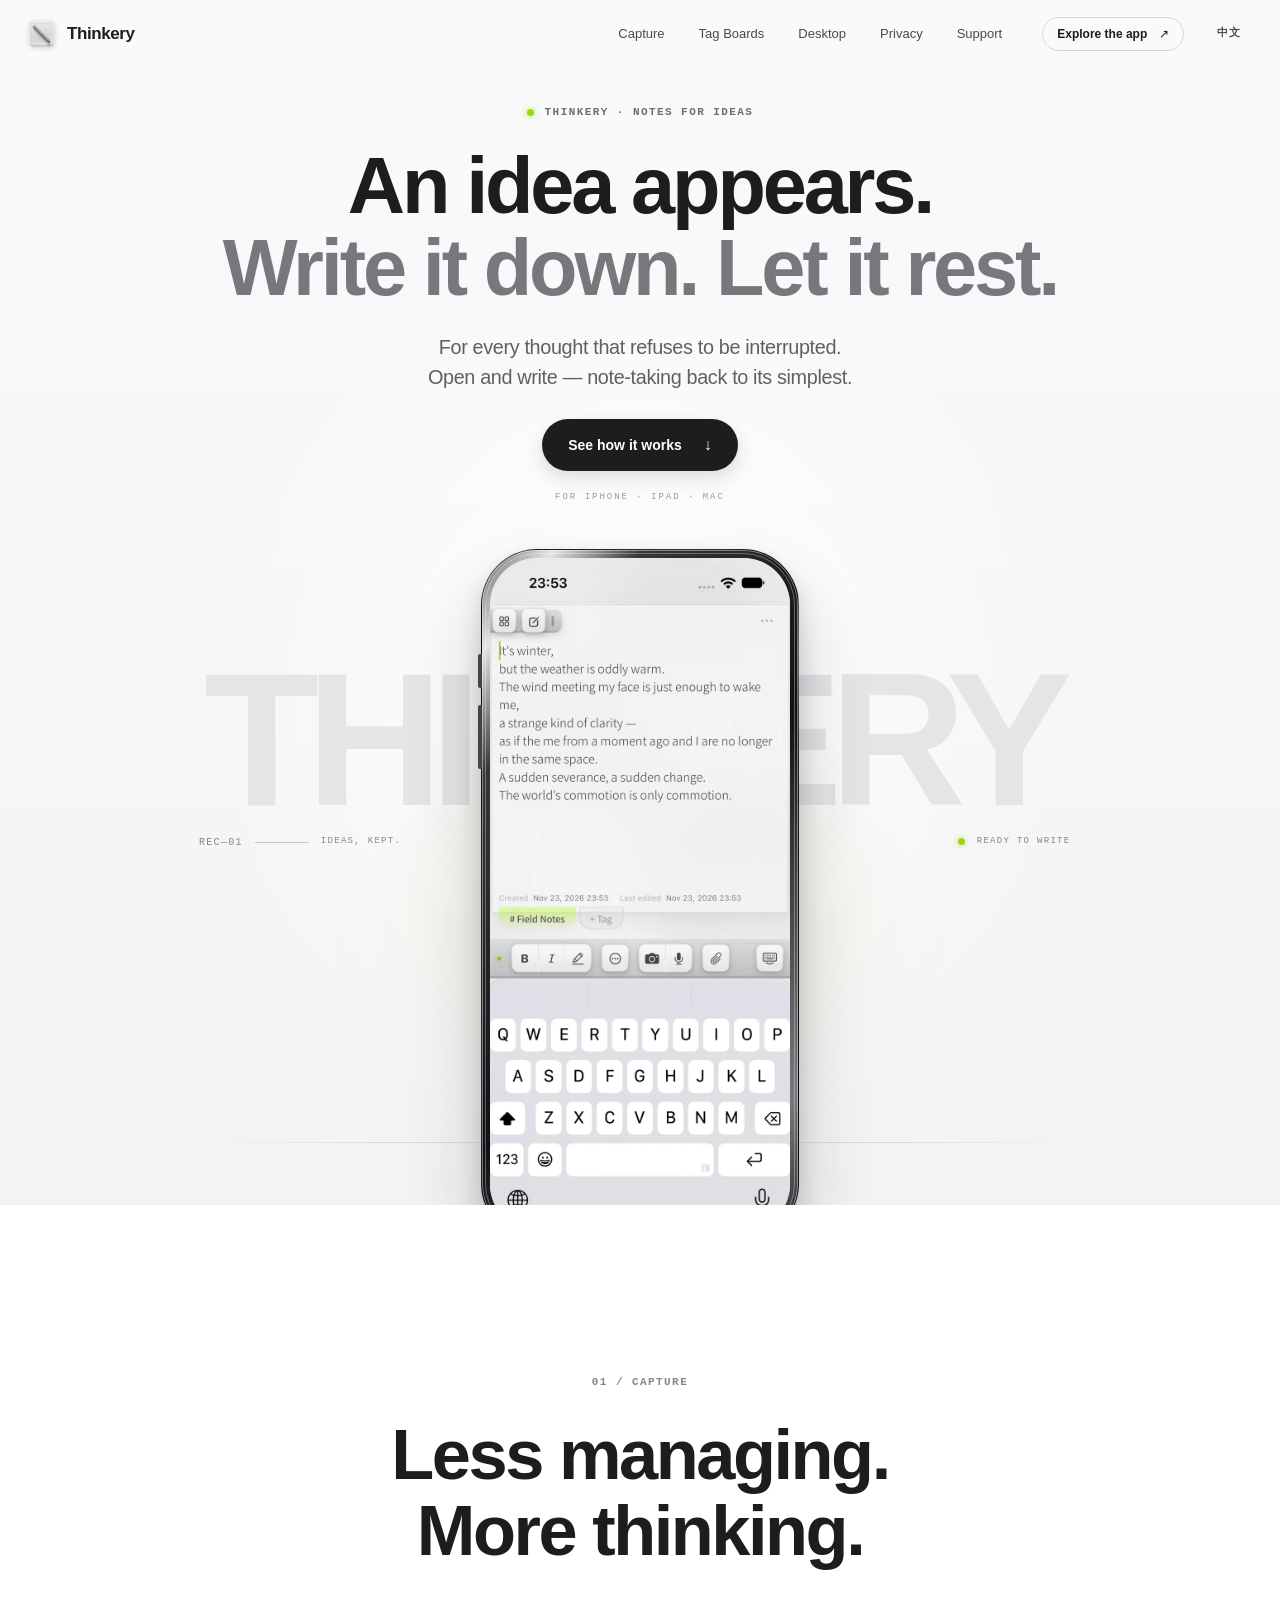
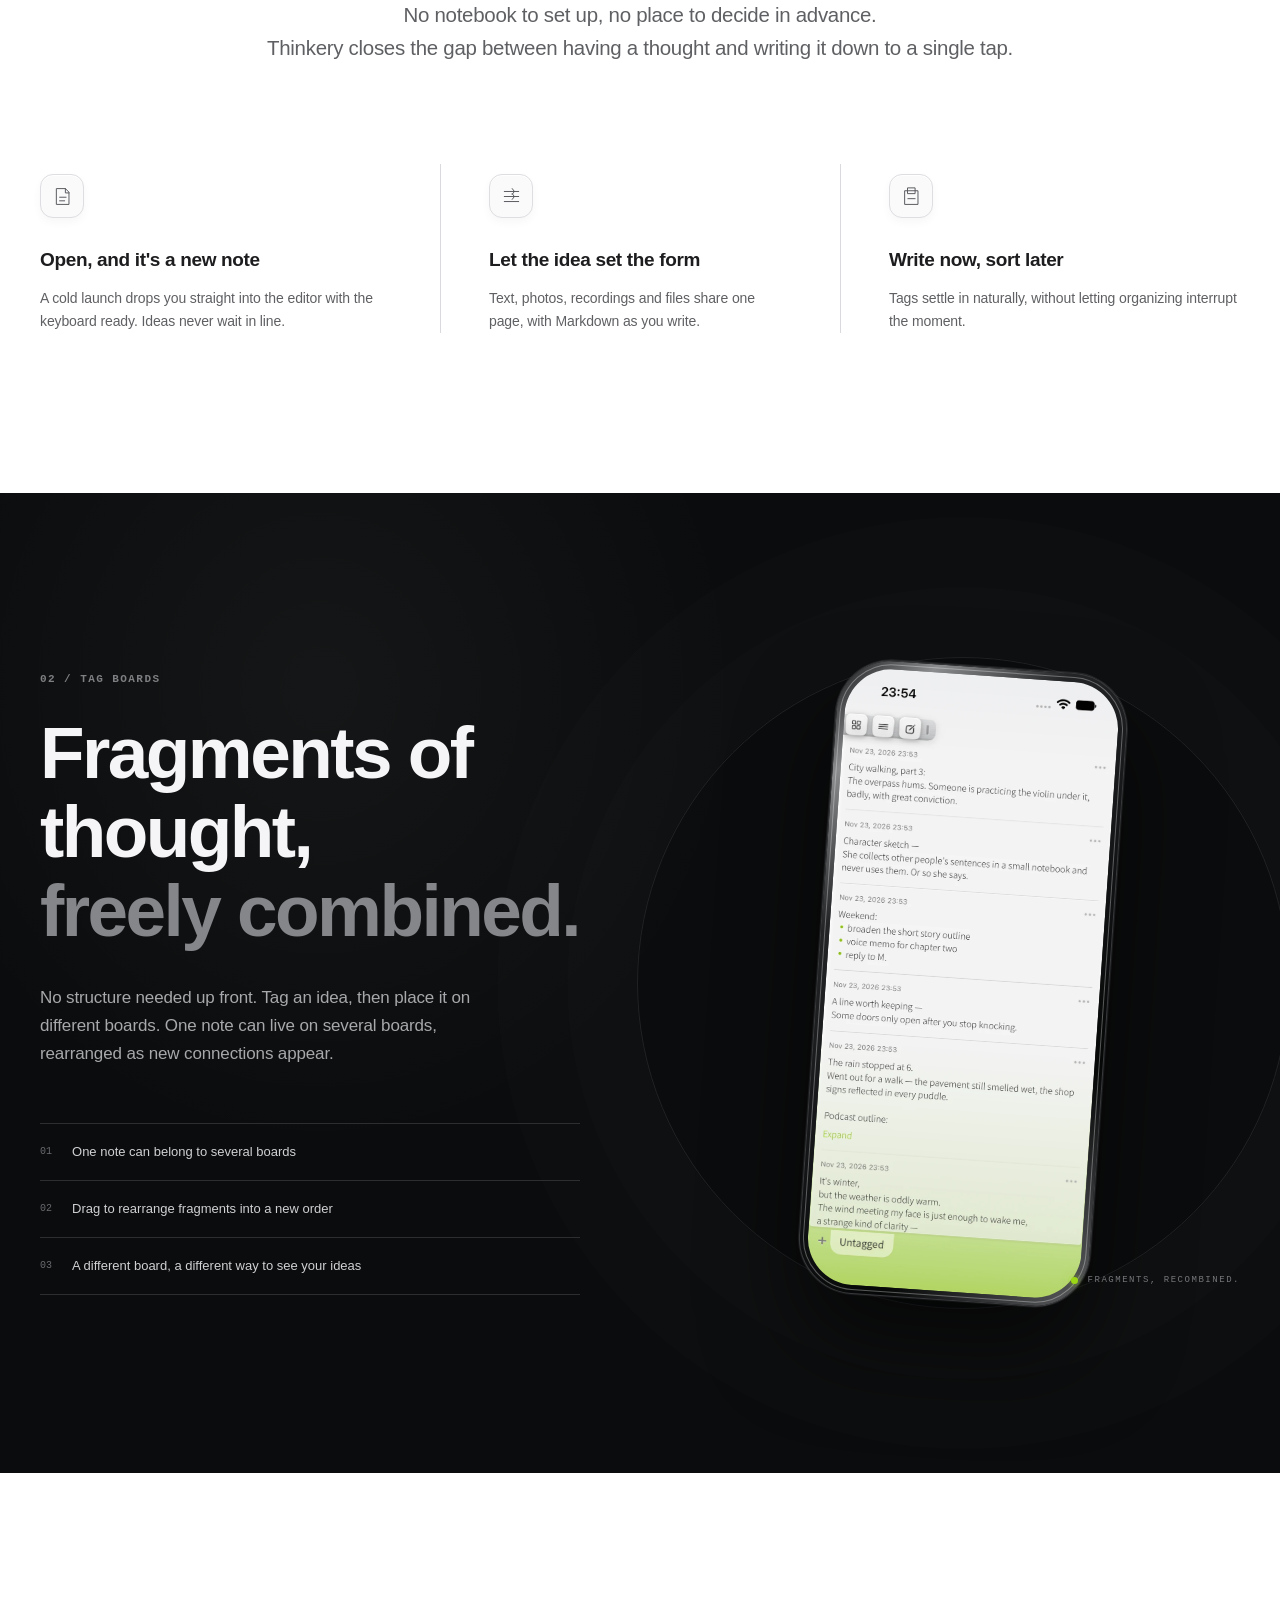
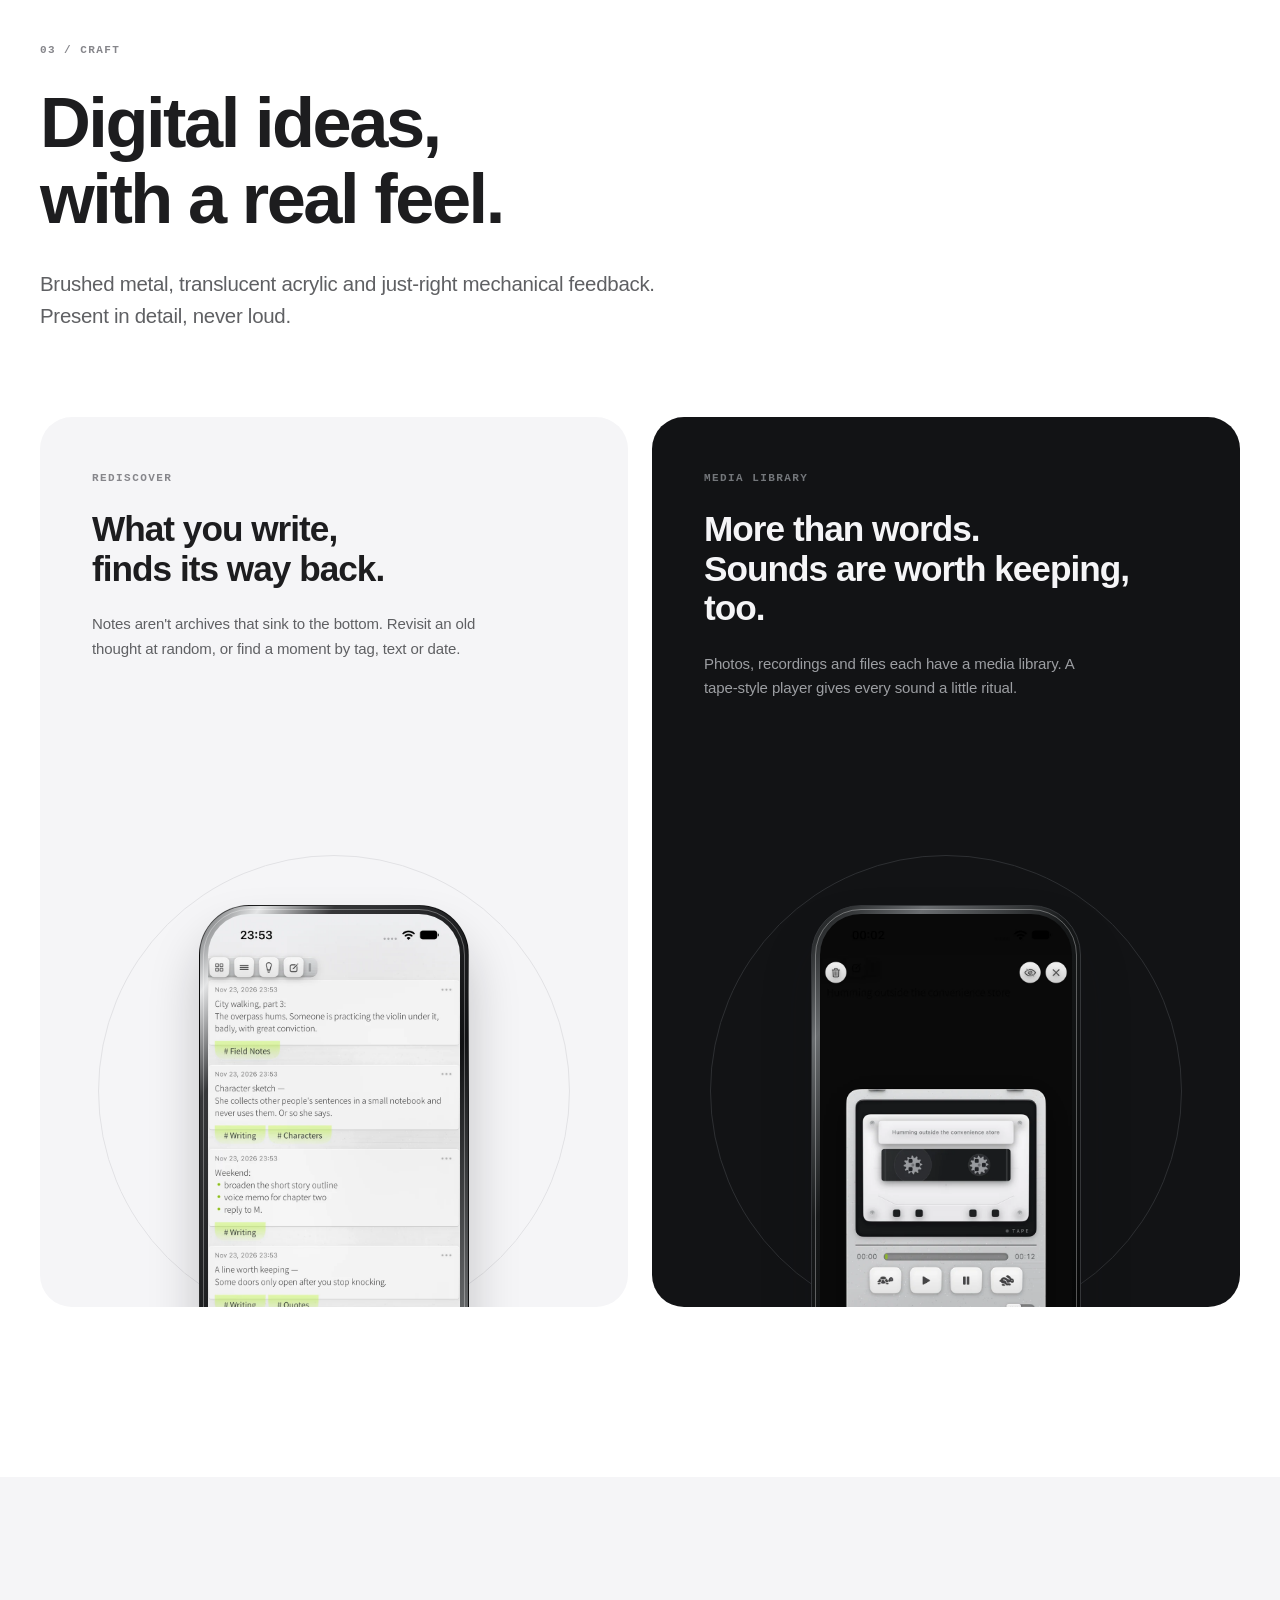
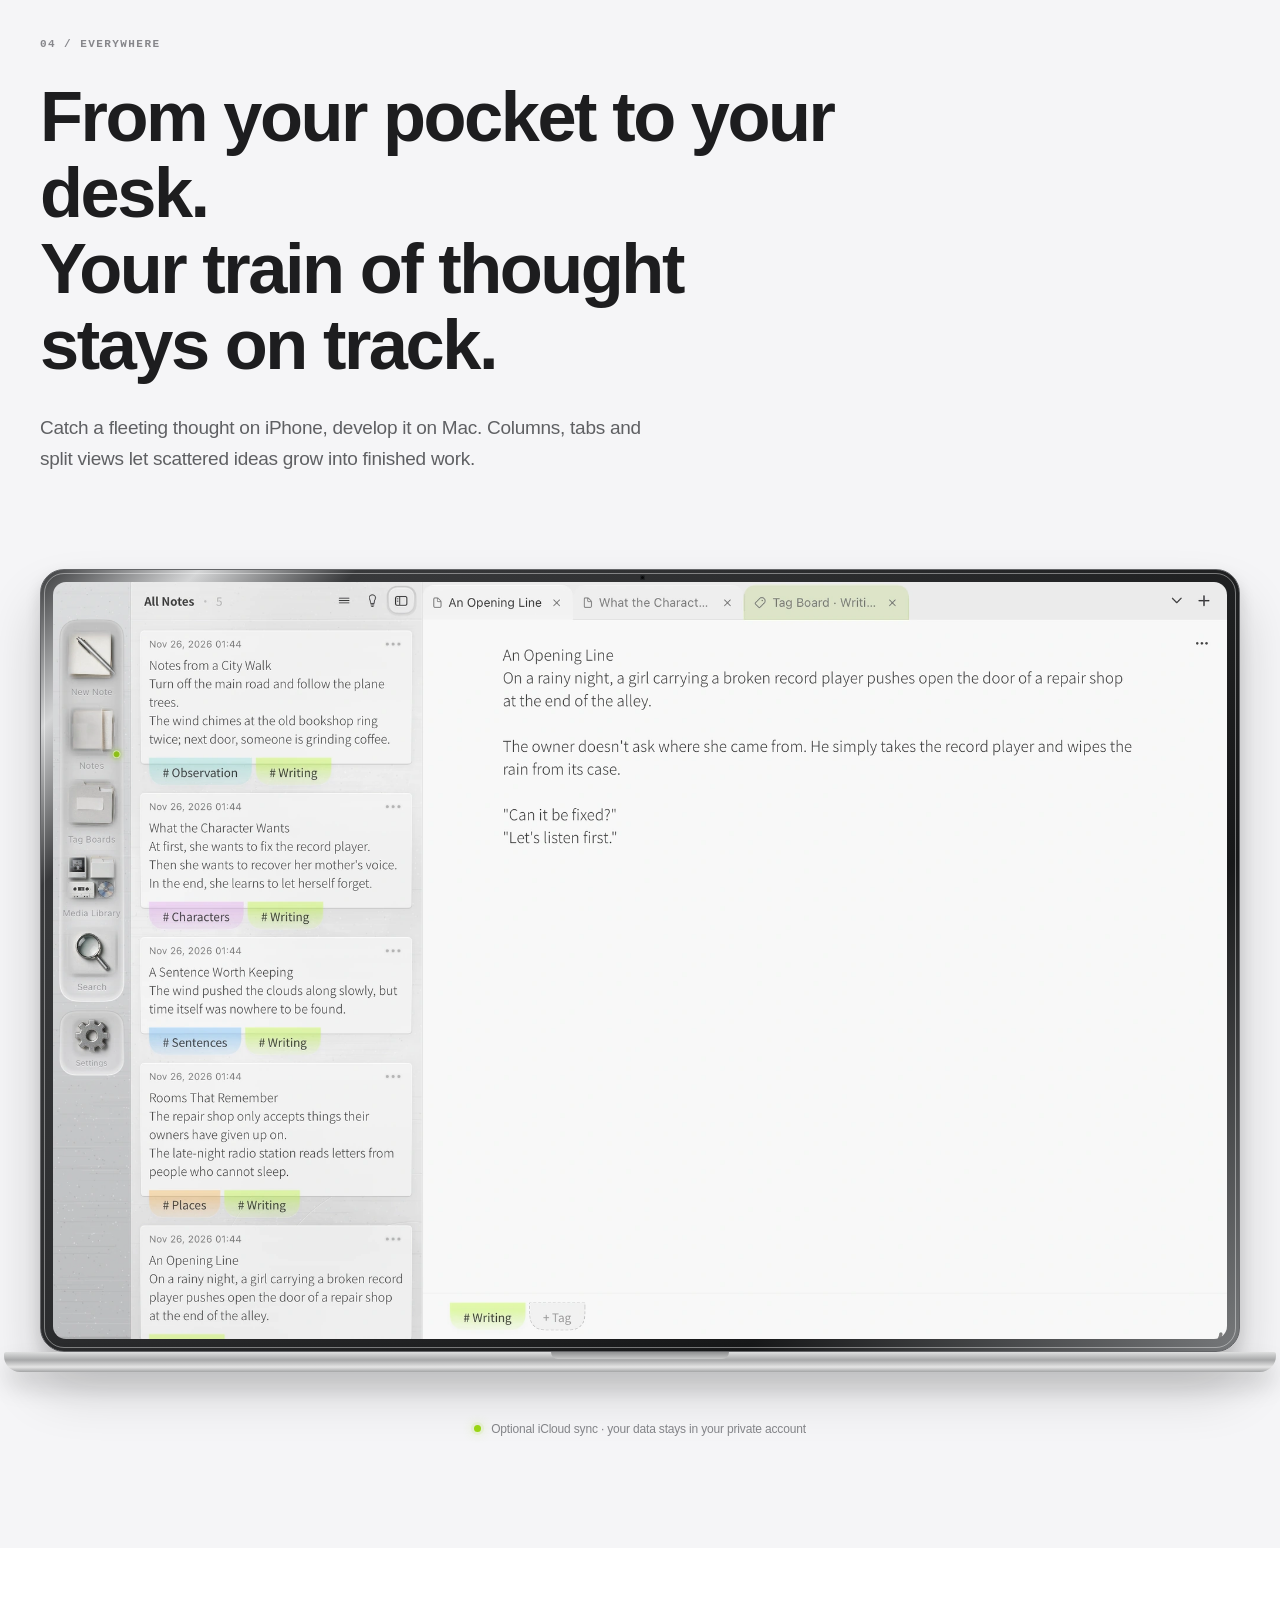
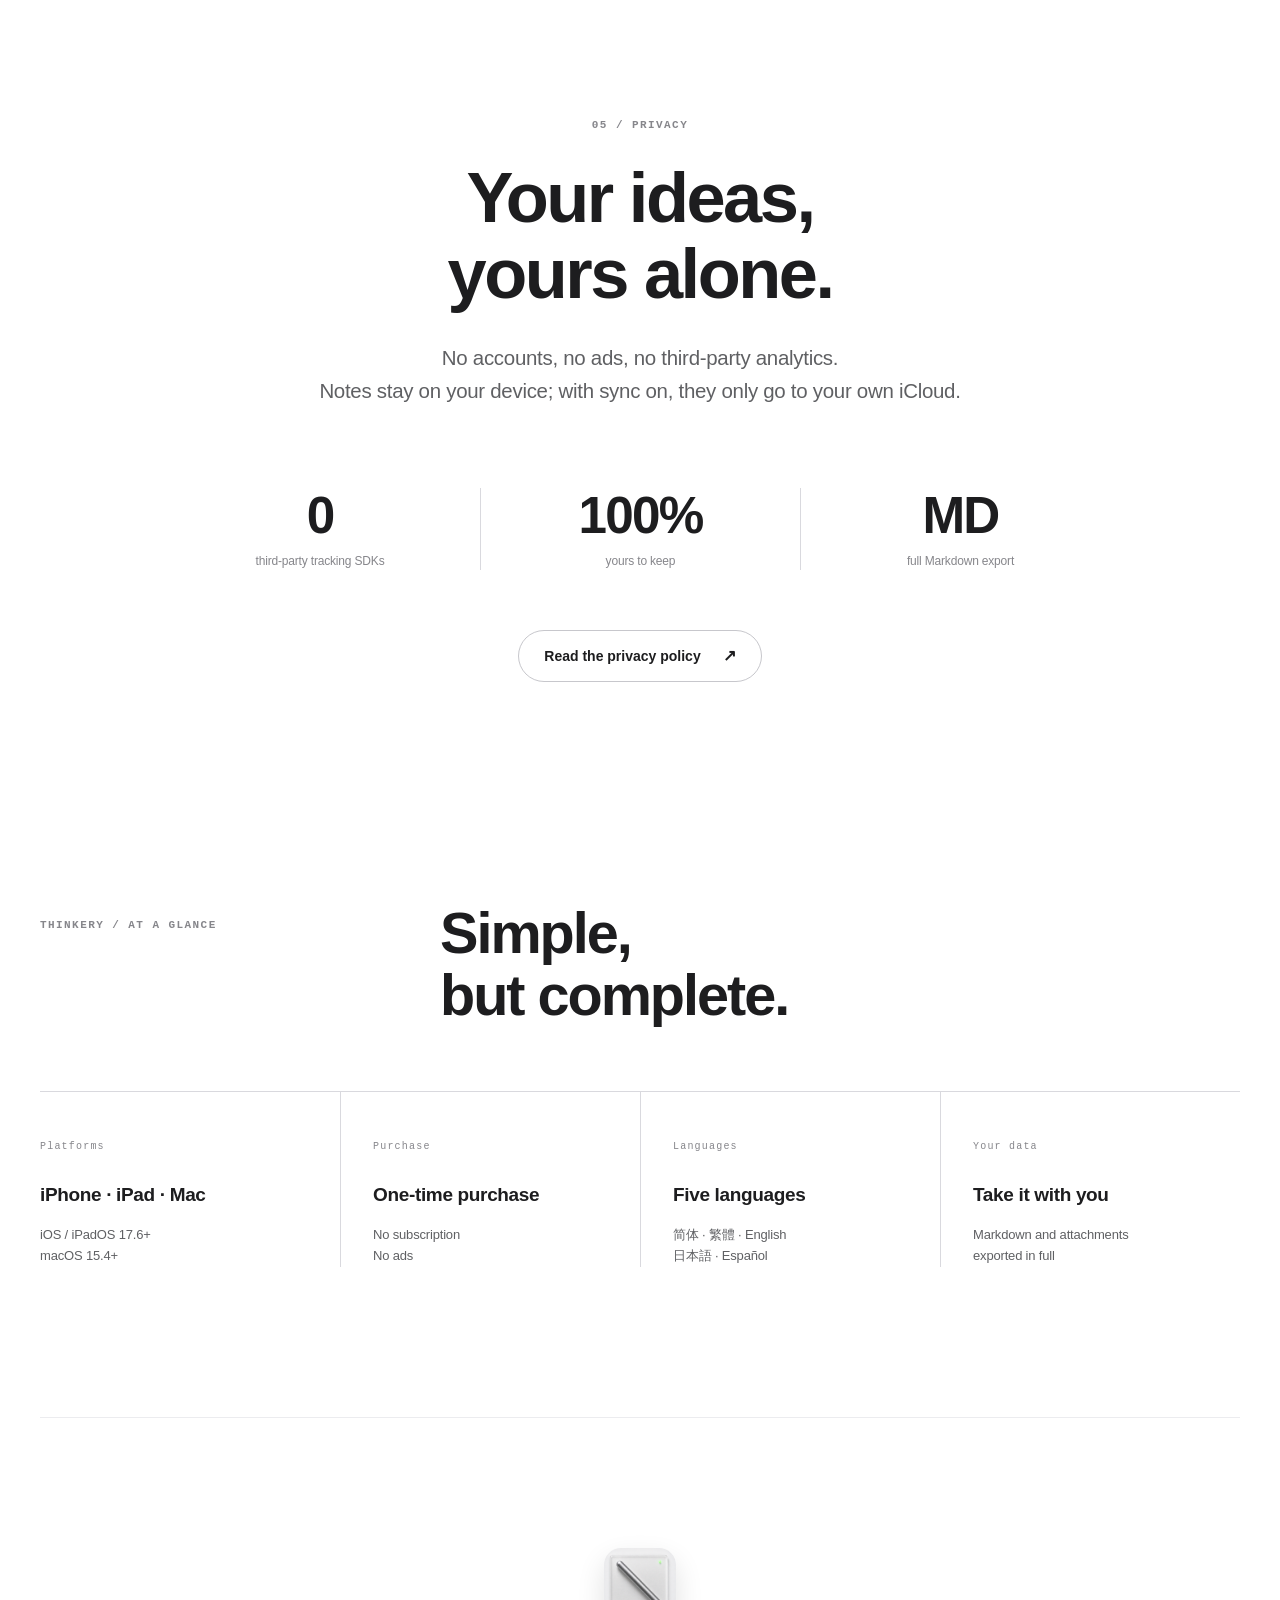
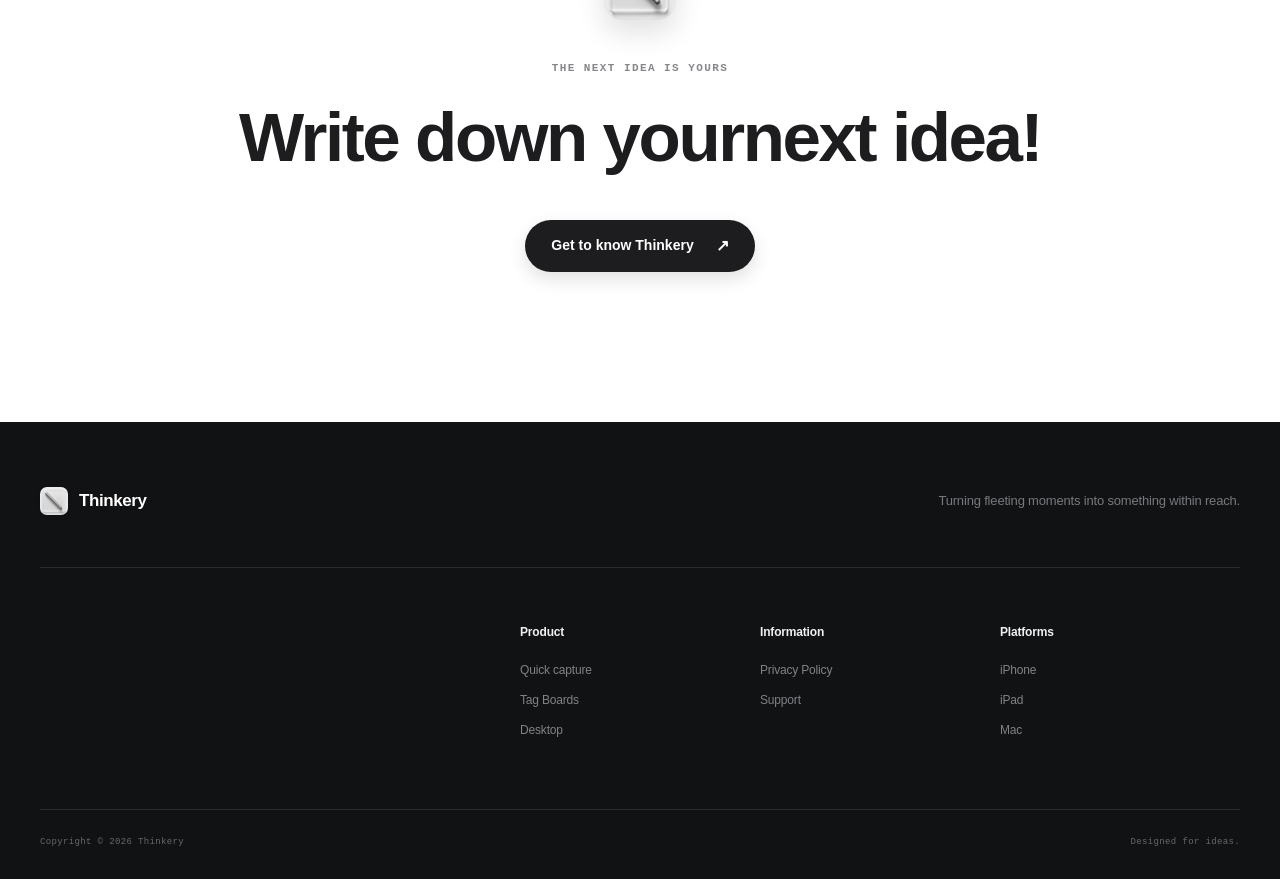
==== index.html @ 0fe6b20a "Publish Thinkery website release" ====
<!DOCTYPE html>
<html lang="en">
<head>
  <meta charset="utf-8">
  <script>
    /* Pre-paint default: English, unless ?lang=zh or a saved Chinese choice. */
    (function () {
      var d = document.documentElement, q = null, s = null;
      try { q = new URLSearchParams(location.search).get("lang"); } catch (e) {}
      try { s = localStorage.getItem("thinkery-site-lang"); } catch (e) {}
      var lang = (q === "zh" || q === "en") ? q : (s === "zh" || s === "en" ? s : "en");
      d.lang = lang === "zh" ? "zh-Hans" : "en";
      d.classList.add("js");
      if (lang === "zh") {
        d.classList.add("lang-pending");
        setTimeout(function () { d.classList.remove("lang-pending"); }, 1200);
      }
    })();
  </script>
  <meta name="viewport" content="width=device-width, initial-scale=1">
  <meta name="theme-color" content="#f5f5f7">
  <title data-i18n="Thinkery 灵感工坊 — 灵感一闪，落笔安放|Thinkery — An idea, quietly kept">Thinkery — An idea, quietly kept</title>
  <meta name="description" data-i18n-meta="Thinkery 是一款为灵感而生的笔记 App。打开即写、轻松整理、随时回顾，在 iPhone、iPad 与 Mac 上，让每个想法都有自己的位置。|Thinkery is a notes app made for ideas. Open and write, organize without effort, revisit any time — on iPhone, iPad and Mac, every thought has its place." content="Thinkery is a notes app made for ideas. Open and write, organize without effort, revisit any time — on iPhone, iPad and Mac, every thought has its place.">
  <link rel="stylesheet" href="style.css">
  <link rel="icon" type="image/png" href="assets/app-icon.png">
  <script src="script.js" defer></script>
</head>
<body class="home-page">
  <a class="skip-link" href="#main" data-i18n="跳到主要内容|Skip to content">Skip to content</a>

  <header class="site-header" data-header>
    <div class="nav-shell">
      <a class="site-brand" href="index.html" data-i18n-aria="Thinkery 首页|Thinkery home" aria-label="Thinkery home">
        <img src="assets/app-icon.png" alt="" width="28" height="28">
        <span>Thinkery</span>
      </a>
      <nav class="site-nav" data-nav data-i18n-aria="主要导航|Main navigation" aria-label="Main navigation">
        <a href="#capture" data-i18n="记录|Capture">Capture</a>
        <a href="#tags" data-i18n="标签板|Tag Boards">Tag Boards</a>
        <a href="#desktop" data-i18n="桌面端|Desktop">Desktop</a>
        <a href="#privacy" data-i18n="隐私|Privacy">Privacy</a>
        <a href="support.html" data-i18n="支持|Support">Support</a>
      </nav>
      <a class="nav-action" href="#details"><span data-i18n="了解产品|Explore the app">Explore the app</span> <span aria-hidden="true">↗</span></a>
      <button class="lang-switch" type="button" data-lang-switch data-i18n="EN|中文" data-i18n-aria="切换到英文|Switch to Chinese" aria-label="Switch to Chinese">中文</button>
      <button class="menu-toggle" type="button" data-i18n-aria="打开导航|Open menu" aria-label="Open menu" aria-expanded="false" data-menu-toggle>
        <span></span><span></span>
      </button>
    </div>
  </header>

  <main id="main">
    <section class="hero" aria-labelledby="hero-title">
      <div class="hero-copy">
        <p class="product-kicker"><span class="status-light"></span> <span data-i18n="THINKERY · 灵感工坊|THINKERY · NOTES FOR IDEAS">THINKERY · NOTES FOR IDEAS</span></p>
        <h1 id="hero-title"><span data-i18n="灵感一闪。|An idea appears.">An idea appears.</span><br><span class="soft"><span data-i18n="落笔，|Write it down.">Write it down.</span><span class="hero-rest" data-i18n="安放。|Let it rest.">Let it rest.</span></span></h1>
        <p class="hero-lead"><span data-i18n="为每一个不想被打断的思路而生。|For every thought that refuses to be interrupted.">For every thought that refuses to be interrupted.</span><br><span data-i18n="打开即写，让记录回到最简单的一步。|Open and write — note-taking back to its simplest.">Open and write — note-taking back to its simplest.</span></p>
        <div class="hero-actions">
          <a class="button button-dark" href="#capture"><span data-i18n="看看它如何工作|See how it works">See how it works</span> <span aria-hidden="true">↓</span></a>
        </div>
        <p class="platform-note">FOR IPHONE · IPAD · MAC</p>
      </div>

      <div class="hero-stage" data-i18n-aria="Thinkery iPhone 产品界面|Thinkery on iPhone" aria-label="Thinkery on iPhone">
        <div class="hero-wordmark" aria-hidden="true">THINKERY</div>
        <div class="stage-glow" aria-hidden="true"></div>
        <div class="instrument-note instrument-note-left" aria-hidden="true">
          <span>REC—01</span><i></i><small>IDEAS, KEPT.</small>
        </div>
        <div class="instrument-note instrument-note-right" aria-hidden="true">
          <span class="status-light"></span><small>READY TO WRITE</small>
        </div>
        <div class="phone phone-hero" data-tilt>
          <span class="phone-button phone-button-action" aria-hidden="true"></span>
          <span class="phone-button phone-button-volume" aria-hidden="true"></span>
          <div class="phone-screen">
            <img data-i18n-src="assets/screen-editor.webp|assets/screen-editor-en.webp" src="assets/screen-editor-en.webp" data-i18n-alt="Thinkery 打开即进入编辑状态，文字、标签与格式工具都在同一篇笔记中|Thinkery opens straight into the editor — text, tags and formatting tools in one note" alt="Thinkery opens straight into the editor — text, tags and formatting tools in one note" width="750" height="1630" fetchpriority="high">
          </div>
        </div>
        <div class="stage-baseline" aria-hidden="true"><span></span><i></i><span></span></div>
      </div>
    </section>

    <section class="manifesto section-shell" id="capture" data-reveal>
      <p class="section-index">01 / CAPTURE</p>
      <h2><span data-i18n="少一点管理。|Less managing.">Less managing.</span><br><span data-i18n="多一点想法。|More thinking.">More thinking.</span></h2>
      <p class="section-lead"><span data-i18n="不必先建笔记本，也不必先想好放在哪里。|No notebook to set up, no place to decide in advance.">No notebook to set up, no place to decide in advance.</span><br><span data-i18n="Thinkery 把「想到」与「记下」之间，压缩成一次打开。|Thinkery closes the gap between having a thought and writing it down to a single tap.">Thinkery closes the gap between having a thought and writing it down to a single tap.</span></p>
      <div class="principles">
        <article>
          <span class="principle-icon" aria-hidden="true">
            <svg viewBox="0 0 32 32"><path d="M8 5h12l5 5v17H8z"/><path d="M20 5v6h5M12 17h9M12 22h7"/></svg>
          </span>
          <h3 data-i18n="打开，就是新的一篇|Open, and it's a new note">Open, and it's a new note</h3>
          <p data-i18n="冷启动直接进入编辑，键盘同时就绪。灵感不用排队。|A cold launch drops you straight into the editor with the keyboard ready. Ideas never wait in line.">A cold launch drops you straight into the editor with the keyboard ready. Ideas never wait in line.</p>
        </article>
        <article>
          <span class="principle-icon" aria-hidden="true">
            <svg viewBox="0 0 32 32"><path d="M6 9h20M6 16h20M6 23h20"/><path d="m17 5 3 4-3 4M17 12l3 4-3 4"/></svg>
          </span>
          <h3 data-i18n="形式，跟着想法走|Let the idea set the form">Let the idea set the form</h3>
          <p data-i18n="文字、图片、录音与文件共处一页，Markdown 边写边显。|Text, photos, recordings and files share one page, with Markdown as you write.">Text, photos, recordings and files share one page, with Markdown as you write.</p>
        </article>
        <article>
          <span class="principle-icon" aria-hidden="true">
            <svg viewBox="0 0 32 32"><path d="M7 8h18v19H7z"/><path d="M11 4h10v8H11zM11 19h10"/></svg>
          </span>
          <h3 data-i18n="现在写下，以后再整理|Write now, sort later">Write now, sort later</h3>
          <p data-i18n="标签自然沉淀，不让分类打断此刻的思路。|Tags settle in naturally, without letting organizing interrupt the moment.">Tags settle in naturally, without letting organizing interrupt the moment.</p>
        </article>
      </div>
    </section>

    <section class="rediscover" id="tags">
      <div class="rediscover-inner section-shell">
        <div class="rediscover-copy" data-reveal>
          <p class="section-index section-index-dark">02 / TAG BOARDS</p>
          <h2><span data-i18n="零碎的想法，|Fragments of thought,">Fragments of thought,</span><br><span class="soft" data-i18n="自由组合。|freely combined.">freely combined.</span></h2>
          <p data-i18n="不必一开始就想好结构。给灵感贴上标签，再把它放进不同的标签板；同一篇笔记可以出现在多个板里，随新的思路重新排列、组合。|No structure needed up front. Tag an idea, then place it on different boards. One note can live on several boards, rearranged as new connections appear.">No structure needed up front. Tag an idea, then place it on different boards. One note can live on several boards, rearranged as new connections appear.</p>
          <ul class="feature-list feature-list-dark">
            <li><span class="num">01</span><span data-i18n="一篇笔记，可以同时属于多个标签板|One note can belong to several boards">One note can belong to several boards</span></li>
            <li><span class="num">02</span><span data-i18n="拖动整理，把零散片段排成新的顺序|Drag to rearrange fragments into a new order">Drag to rearrange fragments into a new order</span></li>
            <li><span class="num">03</span><span data-i18n="换个标签板，就换一种看待想法的方式|A different board, a different way to see your ideas">A different board, a different way to see your ideas</span></li>
          </ul>
        </div>
        <div class="rediscover-device" data-reveal>
          <div class="orbit-copy" aria-hidden="true">TAG · CONNECT · RECOMBINE · TAG · CONNECT · RECOMBINE ·</div>
          <div class="phone phone-dark">
            <div class="phone-screen">
              <img data-i18n-src="assets/screen-tags.webp|assets/screen-tags-en.webp" src="assets/screen-tags-en.webp" data-i18n-alt="Thinkery 标签板将同一组零碎笔记按不同主题自由组织|Thinkery tag boards freely organize the same fragments under different themes" alt="Thinkery tag boards freely organize the same fragments under different themes" width="750" height="1631" loading="lazy">
            </div>
          </div>
          <div class="device-caption" aria-hidden="true"><span class="status-light"></span> FRAGMENTS, RECOMBINED.</div>
        </div>
      </div>
    </section>

    <section class="craft section-shell" id="design">
      <div class="section-heading" data-reveal>
        <p class="section-index">03 / CRAFT</p>
        <h2><span data-i18n="数字灵感，|Digital ideas,">Digital ideas,</span><br><span data-i18n="也有真实的触感。|with a real feel.">with a real feel.</span></h2>
        <p class="section-lead"><span data-i18n="拉丝金属、半透明亚克力与恰到好处的机械反馈。|Brushed metal, translucent acrylic and just-right mechanical feedback.">Brushed metal, translucent acrylic and just-right mechanical feedback.</span><br><span data-i18n="细节存在，却不喧哗。|Present in detail, never loud.">Present in detail, never loud.</span></p>
      </div>

      <div class="craft-grid">
        <article class="craft-card craft-card-tags" data-reveal>
          <div class="craft-card-copy">
            <p class="micro-label">REDISCOVER</p>
            <h3><span data-i18n="写下的，|What you write,">What you write,</span><br><span data-i18n="还会再次找到你。|finds its way back.">finds its way back.</span></h3>
            <p data-i18n="笔记不是写完就沉底的档案。随机回顾一条旧灵感，也可以按标签、文字和日期，回到某一个时刻。|Notes aren't archives that sink to the bottom. Revisit an old thought at random, or find a moment by tag, text or date.">Notes aren't archives that sink to the bottom. Revisit an old thought at random, or find a moment by tag, text or date.</p>
          </div>
          <div class="card-phone-wrap">
            <div class="phone phone-small">
              <div class="phone-screen"><img data-i18n-src="assets/screen-notes.webp|assets/screen-notes-en.webp" src="assets/screen-notes-en.webp" data-i18n-alt="Thinkery 笔记浏览与回顾界面，生活记录、创作提纲与短句按标签清晰排列|Thinkery notes browsing — daily records, outlines and short lines organized by tag" alt="Thinkery notes browsing — daily records, outlines and short lines organized by tag" width="750" height="1631" loading="lazy"></div>
            </div>
          </div>
        </article>

        <article class="craft-card craft-card-media" data-reveal>
          <div class="craft-card-copy">
            <p class="micro-label">MEDIA LIBRARY</p>
            <h3><span data-i18n="不止文字。|More than words.">More than words.</span><br><span data-i18n="声音也值得珍藏。|Sounds are worth keeping, too.">Sounds are worth keeping, too.</span></h3>
            <p data-i18n="图片、录音与文件都有自己的媒体库。磁带式播放器，让每段声音都带一点仪式感。|Photos, recordings and files each have a media library. A tape-style player gives every sound a little ritual.">Photos, recordings and files each have a media library. A tape-style player gives every sound a little ritual.</p>
          </div>
          <div class="card-phone-wrap card-phone-wrap-media">
            <div class="phone phone-small phone-small-dark">
              <div class="phone-screen"><img data-i18n-src="assets/screen-cassette.webp|assets/screen-cassette-en.webp" src="assets/screen-cassette-en.webp" data-i18n-alt="Thinkery 以复古磁带机播放笔记中的录音|Thinkery plays a note's recording on a retro cassette deck" alt="Thinkery plays a note's recording on a retro cassette deck" width="750" height="1626" loading="lazy"></div>
            </div>
          </div>
        </article>
      </div>
    </section>

    <section class="desktop-feature" id="desktop" aria-labelledby="desktop-title">
      <div class="section-shell">
        <div class="desktop-heading" data-reveal>
          <p class="section-index">04 / EVERYWHERE</p>
          <h2 id="desktop-title"><span data-i18n="从口袋，到桌面。|From your pocket to your desk.">From your pocket to your desk.</span><br><span data-i18n="思路不必换轨。|Your train of thought stays on track.">Your train of thought stays on track.</span></h2>
          <p data-i18n="在 iPhone 上接住一闪而过，在 Mac 上继续展开。多栏、多标签与分屏，让零散想法慢慢长成完整作品。|Catch a fleeting thought on iPhone, develop it on Mac. Columns, tabs and split views let scattered ideas grow into finished work.">Catch a fleeting thought on iPhone, develop it on Mac. Columns, tabs and split views let scattered ideas grow into finished work.</p>
        </div>

        <div class="mac-scene" data-reveal data-i18n-aria="Thinkery Mac 桌面版样机|Thinkery desktop on Mac" aria-label="Thinkery desktop on Mac">
          <div class="macbook">
            <div class="macbook-lid">
              <div class="mac-camera" aria-hidden="true"></div>
              <div class="desktop-ui">
                <img class="desktop-screenshot" data-i18n-src="assets/screen-desktop.webp|assets/screen-desktop-en.webp" src="assets/screen-desktop-en.webp" data-i18n-alt="最新 Thinkery 桌面版，以笔记列表与多标签编辑区同时展开示例笔记|The latest Thinkery desktop, with a note list and a multi-tab editor side by side" alt="The latest Thinkery desktop, with a note list and a multi-tab editor side by side" width="2000" height="1289" loading="lazy">
              </div>
            </div>
            <div class="macbook-base" aria-hidden="true"><span></span></div>
          </div>
          <p class="sync-caption"><span class="status-light"></span> <span data-i18n="可选的 iCloud 同步 · 数据保存在你的私人账户中|Optional iCloud sync · your data stays in your private account">Optional iCloud sync · your data stays in your private account</span></p>
        </div>
      </div>
    </section>

    <section class="privacy-feature" id="privacy">
      <div class="privacy-inner section-shell" data-reveal>
        <p class="section-index">05 / PRIVACY</p>
        <h2><span data-i18n="你的灵感，|Your ideas,">Your ideas,</span><br><span data-i18n="只属于你。|yours alone.">yours alone.</span></h2>
        <p class="section-lead"><span data-i18n="没有账号，没有广告，没有第三方统计。|No accounts, no ads, no third-party analytics.">No accounts, no ads, no third-party analytics.</span><br><span data-i18n="笔记默认留在本机；开启同步后，也只进入你自己的 iCloud。|Notes stay on your device; with sync on, they only go to your own iCloud.">Notes stay on your device; with sync on, they only go to your own iCloud.</span></p>
        <div class="privacy-points">
          <div><strong>0</strong><span data-i18n="第三方追踪 SDK|third-party tracking SDKs">third-party tracking SDKs</span></div>
          <div><strong>100%</strong><span data-i18n="内容归你所有|yours to keep">yours to keep</span></div>
          <div><strong>MD</strong><span data-i18n="完整 Markdown 导出|full Markdown export">full Markdown export</span></div>
        </div>
        <a class="button button-outline" href="privacy.html"><span data-i18n="阅读隐私政策|Read the privacy policy">Read the privacy policy</span> <span aria-hidden="true">↗</span></a>
      </div>
    </section>

    <section class="product-details section-shell" id="details">
      <div class="details-heading" data-reveal>
        <p class="section-index">THINKERY / AT A GLANCE</p>
        <h2><span data-i18n="简单，|Simple,">Simple,</span><br><span data-i18n="但足够完整。|but complete.">but complete.</span></h2>
      </div>
      <div class="details-grid" data-reveal>
        <article><span data-i18n="平台|Platforms">Platforms</span><h3>iPhone · iPad · Mac</h3><p>iOS / iPadOS 17.6+<br>macOS 15.4+</p></article>
        <article><span data-i18n="购买|Purchase">Purchase</span><h3 data-i18n="一次买断|One-time purchase">One-time purchase</h3><p data-i18n="无订阅|No subscription">No subscription</p><p data-i18n="无广告|No ads">No ads</p></article>
        <article><span data-i18n="语言|Languages">Languages</span><h3 data-i18n="五种语言|Five languages">Five languages</h3><p>简体 · 繁體 · English<br>日本語 · Español</p></article>
        <article><span data-i18n="数据|Your data">Your data</span><h3 data-i18n="自由带走|Take it with you">Take it with you</h3><p data-i18n="Markdown 与附件|Markdown and attachments">Markdown and attachments</p><p data-i18n="完整导出|exported in full">exported in full</p></article>
      </div>
    </section>

    <section class="closing section-shell" data-reveal>
      <div class="closing-mark"><img src="assets/app-icon.png" alt="" width="72" height="72" loading="lazy"></div>
      <p class="micro-label">THE NEXT IDEA IS YOURS</p>
      <h2><span data-i18n="快记下你的|Write down your">Write down your</span><br class="mobile-break"><span data-i18n="灵感吧！|next idea!">next idea!</span></h2>
      <a class="button button-dark" href="support.html"><span data-i18n="认识 Thinkery|Get to know Thinkery">Get to know Thinkery</span> <span aria-hidden="true">↗</span></a>
    </section>
  </main>

  <footer class="site-footer">
    <div class="footer-shell">
      <div class="footer-top">
        <a class="site-brand" href="index.html"><img src="assets/app-icon.png" alt="" width="28" height="28"><span>Thinkery</span></a>
        <p data-i18n="把转瞬即逝，变成触手可及。|Turning fleeting moments into something within reach.">Turning fleeting moments into something within reach.</p>
      </div>
      <div class="footer-links">
        <div><strong data-i18n="产品|Product">Product</strong><a href="#capture" data-i18n="快速记录|Quick capture">Quick capture</a><a href="#tags" data-i18n="标签板|Tag Boards">Tag Boards</a><a href="#desktop" data-i18n="桌面端|Desktop">Desktop</a></div>
        <div><strong data-i18n="信息|Information">Information</strong><a href="privacy.html" data-i18n="隐私政策|Privacy Policy">Privacy Policy</a><a href="support.html" data-i18n="使用支持|Support">Support</a></div>
        <div><strong data-i18n="平台|Platforms">Platforms</strong><span>iPhone</span><span>iPad</span><span>Mac</span></div>
      </div>
      <div class="footer-bottom">
        <span>Copyright © 2026 Thinkery</span>
        <span>Designed for ideas.</span>
      </div>
    </div>
  </footer>
</body>
</html>
---- style.css ----
/* Thinkery — a quiet, product-first website. */
:root {
  --ink: #1d1d1f;
  --ink-soft: #5f6063;
  --ink-faint: #86868b;
  --paper: #ffffff;
  --canvas: #f5f5f7;
  --line: #d9d9de;
  --night: #0b0c0d;
  --night-soft: #17181a;
  --accent: #9bd714;
  --accent-dark: #638d00;
  --sans: -apple-system, BlinkMacSystemFont, "SF Pro Display", "SF Pro Text", "PingFang SC", "Hiragino Sans GB", "Microsoft YaHei", "Helvetica Neue", Arial, sans-serif;
  --mono: "SFMono-Regular", "SF Mono", ui-monospace, Menlo, Consolas, monospace;
  --shell: min(1200px, calc(100vw - 64px));
  --ease: cubic-bezier(.22, 1, .36, 1);
}

* { box-sizing: border-box; }
html { scroll-behavior: smooth; scroll-padding-top: 88px; -webkit-text-size-adjust: 100%; }
body {
  margin: 0;
  color: var(--ink);
  background: var(--paper);
  font-family: var(--sans);
  font-size: 16px;
  line-height: 1.6;
  -webkit-font-smoothing: antialiased;
  text-rendering: optimizeLegibility;
}
body.menu-open { overflow: hidden; }
a { color: inherit; text-decoration: none; }
button, a { -webkit-tap-highlight-color: transparent; }
button { font: inherit; }
img { max-width: 100%; }
::selection { color: #111; background: rgba(155, 215, 20, .45); }

/* The markup ships in English; hide the first paint until script.js swaps in
   Chinese for visitors who explicitly chose it (removed by script.js). */
html.lang-pending body { visibility: hidden; }

.skip-link {
  position: fixed;
  top: 8px;
  left: 8px;
  z-index: 1000;
  padding: 10px 16px;
  color: #fff;
  background: #111;
  border-radius: 8px;
  transform: translateY(-150%);
}
.skip-link:focus { transform: translateY(0); }

.section-shell { width: var(--shell); margin-inline: auto; }
.section-index, .micro-label {
  margin: 0 0 28px;
  color: var(--ink-faint);
  font-family: var(--mono);
  font-size: 11px;
  font-weight: 600;
  line-height: 1.3;
  letter-spacing: .18em;
  text-transform: uppercase;
}
.section-index-dark { color: #7d7f82; }
.section-lead {
  margin: 30px 0 0;
  color: var(--ink-soft);
  font-size: clamp(18px, 1.6vw, 23px);
  line-height: 1.75;
  letter-spacing: -.015em;
}
.status-light {
  display: inline-block;
  flex: 0 0 auto;
  width: 7px;
  height: 7px;
  border-radius: 50%;
  background: var(--accent);
  box-shadow: 0 0 0 3px rgba(155, 215, 20, .09), 0 0 12px rgba(155, 215, 20, .45);
}
.button {
  display: inline-flex;
  align-items: center;
  justify-content: center;
  gap: 22px;
  min-height: 52px;
  padding: 0 25px;
  border: 1px solid transparent;
  border-radius: 999px;
  font-size: 14px;
  font-weight: 600;
  letter-spacing: .01em;
  transition: transform .25s var(--ease), background .25s ease, color .25s ease, box-shadow .25s ease;
}
.button span[aria-hidden="true"] { font-size: 16px; transition: transform .25s var(--ease); }
.button:hover { transform: translateY(-2px); }
.button:hover span[aria-hidden="true"] { transform: translate(2px, -1px); }
.button-dark { color: #fff; background: var(--ink); box-shadow: 0 7px 18px rgba(0, 0, 0, .12); }
.button-dark:hover { background: #000; box-shadow: 0 10px 24px rgba(0, 0, 0, .18); }
.button-outline { border-color: #c7c7cc; background: transparent; }
.button-outline:hover { border-color: var(--ink); background: var(--canvas); }
.button:focus-visible, a:focus-visible, button:focus-visible { outline: 3px solid rgba(99, 141, 0, .55); outline-offset: 4px; }

/* Navigation */
.site-header {
  position: fixed;
  inset: 0 0 auto;
  z-index: 100;
  height: 68px;
  border-bottom: 1px solid transparent;
  transition: background .35s ease, border-color .35s ease, box-shadow .35s ease;
}
.site-header.scrolled, .site-header.menu-active {
  border-color: rgba(0, 0, 0, .06);
  background: rgba(250, 250, 252, .82);
  box-shadow: 0 4px 20px rgba(0, 0, 0, .025);
  -webkit-backdrop-filter: blur(24px) saturate(180%);
  backdrop-filter: blur(24px) saturate(180%);
}
.nav-shell {
  width: min(1320px, calc(100vw - 56px));
  height: 100%;
  margin-inline: auto;
  display: flex;
  align-items: center;
  gap: 40px;
}
.site-brand { display: inline-flex; align-items: center; gap: 11px; font-size: 17px; font-weight: 650; letter-spacing: -.025em; }
.site-brand img { border-radius: 7px; box-shadow: 0 1px 4px rgba(0, 0, 0, .1); }
.site-nav { display: flex; align-items: center; gap: 34px; margin-left: auto; }
.site-nav a { position: relative; color: #494a4d; font-size: 13px; }
.site-nav a::after {
  content: "";
  position: absolute;
  right: 0;
  bottom: -7px;
  left: 0;
  height: 1px;
  background: var(--ink);
  transform: scaleX(0);
  transition: transform .25s var(--ease);
}
.site-nav a:hover::after, .site-nav a[aria-current="page"]::after { transform: scaleX(1); }
.nav-action { display: flex; align-items: center; gap: 12px; padding: 7px 14px; border: 1px solid #d6d6da; border-radius: 999px; font-size: 12px; font-weight: 550; }
.nav-action:hover { background: #fff; }
.lang-switch {
  flex: 0 0 auto;
  min-width: 44px;
  margin-left: -18px;
  padding: 7px 10px;
  color: #494a4d;
  border: 1px solid transparent;
  border-radius: 999px;
  background: transparent;
  font-family: var(--mono);
  font-size: 11px;
  font-weight: 600;
  letter-spacing: .08em;
  cursor: pointer;
  transition: color .2s ease, border-color .2s ease, background .2s ease;
}
.lang-switch:hover { color: #000; border-color: #d6d6da; background: #fff; }
.menu-toggle { display: none; width: 40px; height: 40px; padding: 0; border: 0; background: transparent; cursor: pointer; }
.menu-toggle span { display: block; width: 18px; height: 1.5px; margin: 5px auto; background: var(--ink); transition: transform .25s ease; }

/* Hero */
.hero {
  position: relative;
  min-height: 1120px;
  padding-top: 104px;
  overflow: hidden;
  background:
    radial-gradient(ellipse at 50% 58%, rgba(255,255,255,.96) 0%, rgba(255,255,255,0) 48%),
    linear-gradient(180deg, #fafafc 0%, #f3f3f5 100%);
}
.hero-copy { position: relative; z-index: 3; width: min(850px, calc(100vw - 48px)); margin-inline: auto; text-align: center; }
.product-kicker { display: flex; align-items: center; justify-content: center; gap: 11px; margin: 0 0 24px; color: #6e6e73; font-family: var(--mono); font-size: 11px; font-weight: 600; letter-spacing: .16em; }
.hero h1 { margin: 0; font-size: clamp(60px, 6.8vw, 98px); font-weight: 680; line-height: 1.03; letter-spacing: -.07em; }
.hero h1 .soft { color: #77787c; }
.hero-lead { margin: 22px 0 0; color: var(--ink-soft); font-size: clamp(18px, 1.55vw, 22px); line-height: 1.75; letter-spacing: -.02em; }
.hero-actions { display: flex; align-items: center; justify-content: center; gap: 30px; margin-top: 26px; }
.quiet-link { padding: 8px 0; color: #4d4e51; border-bottom: 1px solid #c5c5ca; font-size: 13px; }
.quiet-link:hover { color: #000; border-color: #000; }
.platform-note { margin: 20px 0 0; color: #9a9aa0; font-family: var(--mono); font-size: 9px; letter-spacing: .22em; }
.hero-stage { position: relative; z-index: 2; width: min(1050px, 100%); height: 680px; margin: 20px auto 0; }
.hero-wordmark {
  position: absolute;
  top: 120px;
  left: 50%;
  color: #e5e5e8;
  font-size: clamp(94px, 14.8vw, 212px);
  font-weight: 700;
  line-height: 1;
  letter-spacing: -.07em;
  transform: translateX(-51%);
  user-select: none;
}
.stage-glow { position: absolute; top: 140px; left: 50%; width: 640px; height: 520px; border-radius: 50%; background: radial-gradient(ellipse, rgba(155,215,20,.10), rgba(255,255,255,0) 68%); transform: translateX(-50%); }
.instrument-note { position: absolute; z-index: 3; top: 310px; display: flex; align-items: center; gap: 12px; color: #85868a; font-family: var(--mono); font-size: 10px; letter-spacing: .13em; }
.instrument-note small { font-size: 9px; }
.instrument-note-left { left: 8%; }
.instrument-note-left i { width: 54px; height: 1px; background: #c5c5ca; }
.instrument-note-right { right: 9%; }
.stage-baseline { position: absolute; right: 9%; bottom: 60px; left: 9%; display: flex; align-items: center; gap: 10px; opacity: .5; }
.stage-baseline span { flex: 1; height: 1px; background: linear-gradient(90deg, transparent, #b9bac0, transparent); }
.stage-baseline i { width: 5px; height: 5px; border: 1px solid #9a9ba0; border-radius: 50%; }

/* Product device */
.phone {
  position: relative;
  width: 310px;
  aspect-ratio: 750 / 1630;
  padding: 8px;
  border: 1px solid rgba(0, 0, 0, .55);
  border-radius: 56px;
  background: linear-gradient(125deg, #5e6062 0%, #e4e5e6 9%, #363739 20%, #101113 53%, #77797b 87%, #252628 100%);
  box-shadow: 0 45px 75px rgba(25, 26, 28, .20), 0 12px 24px rgba(25, 26, 28, .16), inset 0 0 0 1px rgba(255,255,255,.4);
}
.phone::after { content: ""; position: absolute; inset: 3px; pointer-events: none; border: 1px solid rgba(255,255,255,.32); border-radius: 52px; }
.phone-screen { width: 100%; height: 100%; overflow: hidden; border-radius: 47px; background: #eee; }
.phone-screen img { display: block; width: 100%; height: 100%; object-fit: cover; }
.phone-button { position: absolute; left: -4px; width: 4px; border-radius: 2px 0 0 2px; background: #444; }
.phone-button-action { top: 104px; height: 34px; }
.phone-button-volume { top: 155px; height: 64px; }
.phone-hero { position: absolute; z-index: 2; top: 24px; left: 50%; width: 318px; transform: translateX(-50%); }
.phone-hero .phone-screen { box-shadow: inset 0 0 0 1px rgba(0,0,0,.15); }
.phone-dark { border-color: #383a3c; background: linear-gradient(130deg, #17191b, #8a8c8e 12%, #222426 28%, #060707 75%, #5d5f61); box-shadow: 0 50px 90px rgba(0,0,0,.55), 0 0 0 1px rgba(255,255,255,.1); }

/* Manifesto */
.manifesto { padding-block: 170px 160px; text-align: center; }
.manifesto h2, .section-heading h2, .desktop-heading h2, .privacy-inner h2, .details-heading h2, .closing h2 {
  margin: 0;
  font-size: clamp(48px, 5.5vw, 78px);
  font-weight: 650;
  line-height: 1.13;
  letter-spacing: -.055em;
}
.principles { display: grid; grid-template-columns: repeat(3, 1fr); gap: 0; margin-top: 100px; text-align: left; }
.principles article { padding: 10px 48px 0; border-left: 1px solid var(--line); }
.principles article:first-child { padding-left: 0; border-left: 0; }
.principles article:last-child { padding-right: 0; }
.principle-icon { display: flex; align-items: center; justify-content: center; width: 44px; height: 44px; margin-bottom: 28px; border: 1px solid #dedee2; border-radius: 13px; background: #fafafb; box-shadow: inset 0 1px 0 #fff, 0 4px 10px rgba(0,0,0,.035); }
.principle-icon svg { width: 23px; height: 23px; fill: none; stroke: #57585c; stroke-width: 1.35; stroke-linecap: round; stroke-linejoin: round; }
.principles h3 { margin: 0 0 12px; font-size: 19px; font-weight: 600; letter-spacing: -.025em; }
.principles p { margin: 0; color: var(--ink-soft); font-size: 14px; line-height: 1.85; }

/* Rediscover */
.rediscover { position: relative; overflow: hidden; color: #f5f5f7; background: var(--night); }
.rediscover::before { content: ""; position: absolute; top: -30%; left: -10%; width: 70%; height: 100%; background: radial-gradient(ellipse, rgba(255,255,255,.045), transparent 67%); pointer-events: none; }
.rediscover-inner { min-height: 960px; display: grid; grid-template-columns: 1fr 1fr; align-items: center; gap: 90px; padding-block: 130px; }
.rediscover-copy { position: relative; z-index: 2; max-width: 540px; }
.rediscover h2 { margin: 0; font-size: clamp(54px, 5.7vw, 82px); font-weight: 620; line-height: 1.08; letter-spacing: -.06em; }
.rediscover h2 .soft { color: #84868a; }
.rediscover-copy > p:not(.section-index) { max-width: 440px; margin: 34px 0 0; color: #a7a8ab; font-size: 17px; line-height: 1.9; }
.feature-list { margin: 54px 0 0; padding: 0; list-style: none; }
.feature-list li { display: flex; gap: 20px; padding: 18px 0; border-top: 1px solid #2d2e30; color: #d0d1d3; font-size: 13px; }
.feature-list li:last-child { border-bottom: 1px solid #2d2e30; }
.feature-list li .num { color: #686a6e; font-family: var(--mono); font-size: 10px; line-height: 2; }
.rediscover-device { position: relative; min-height: 720px; display: flex; align-items: center; justify-content: center; }
.rediscover-device::before { content: ""; position: absolute; width: 650px; height: 650px; border: 1px solid #202224; border-radius: 50%; box-shadow: 0 0 0 70px rgba(255,255,255,.009), 0 0 0 140px rgba(255,255,255,.008); }
.rediscover-device .phone { z-index: 2; width: 292px; transform: rotate(4deg); transition: transform .8s var(--ease); }
.rediscover-device:hover .phone { transform: rotate(1deg) translateY(-8px); }
.orbit-copy { position: absolute; z-index: 1; top: 50%; left: 50%; width: 680px; color: #303235; font-family: var(--mono); font-size: 10px; letter-spacing: .32em; text-align: center; transform: translate(-50%, -50%) rotate(90deg); }
.device-caption { position: absolute; z-index: 3; right: 0; bottom: 56px; display: flex; align-items: center; gap: 10px; color: #74767a; font-family: var(--mono); font-size: 9px; letter-spacing: .17em; }

/* Craft cards */
.craft { padding-block: 170px; }
.section-heading { max-width: 840px; }
.craft-grid { display: grid; grid-template-columns: 1fr 1fr; gap: 24px; margin-top: 84px; }
.craft-card { position: relative; height: 890px; overflow: hidden; border-radius: 32px; background: var(--canvas); }
.craft-card-copy { position: relative; z-index: 3; padding: 54px 52px 0; }
.craft-card .micro-label { margin-bottom: 24px; }
.craft-card h3 { margin: 0; font-size: clamp(34px, 3.2vw, 46px); font-weight: 620; line-height: 1.18; letter-spacing: -.045em; }
.craft-card-copy > p:last-child { max-width: 390px; margin: 24px 0 0; color: var(--ink-soft); font-size: 15px; line-height: 1.85; }
.card-phone-wrap { position: absolute; right: 0; bottom: -185px; left: 0; display: flex; justify-content: center; }
.card-phone-wrap::before { content: ""; position: absolute; top: -50px; left: 50%; width: 470px; height: 470px; border: 1px solid #e2e2e5; border-radius: 50%; transform: translateX(-50%); }
.phone-small { width: 270px; border-radius: 50px; box-shadow: 0 32px 50px rgba(20,20,22,.22); }
.phone-small .phone-screen { border-radius: 41px; }
.phone-small::after { border-radius: 46px; }
.craft-card-media { color: #f5f5f7; background: #121315; }
.craft-card-media .micro-label { color: #73767a; }
.craft-card-media .craft-card-copy > p:last-child { color: #9c9ea2; }
.craft-card-media .card-phone-wrap::before { border-color: #2d2f32; }
.phone-small-dark { border-color: #343639; background: linear-gradient(130deg, #131516, #6a6d70 15%, #161819 35%, #050606 80%, #484a4d); }

/* Desktop */
.desktop-feature { padding-block: 160px 110px; overflow: hidden; background: var(--canvas); }
.desktop-heading { max-width: 810px; }
.desktop-heading > p:last-child { max-width: 630px; margin: 30px 0 0; color: var(--ink-soft); font-size: 19px; line-height: 1.8; }
.mac-scene { margin-top: 95px; perspective: 1600px; }
.macbook { position: relative; width: 100%; }
.macbook-lid { position: relative; padding: 12px; border: 1px solid #656669; border-radius: 24px; background: linear-gradient(135deg, #3c3d3f, #d4d5d6 8%, #38393b 16%, #171819 75%, #77797b); box-shadow: 0 35px 55px rgba(20,21,23,.19), 0 8px 16px rgba(20,21,23,.14); }
.macbook-lid::after { content: ""; position: absolute; inset: 3px; pointer-events: none; border: 1px solid rgba(255,255,255,.4); border-radius: 20px; }
.mac-camera { position: absolute; z-index: 3; top: 5px; left: 50%; width: 5px; height: 5px; border-radius: 50%; background: #08090a; box-shadow: inset 0 0 0 1px #25282b; }
.desktop-ui { display: block; height: auto; aspect-ratio: 2000 / 1289; overflow: hidden; border-radius: 13px; background: #ececea; font-family: var(--sans); }
.desktop-screenshot { display: block; width: 100%; height: 100%; object-fit: cover; }
.desktop-rail { display: flex; flex-direction: column; align-items: center; gap: 14px; padding: 15px 0; border-right: 1px solid #d0d0ce; background: linear-gradient(90deg, #d5d5d3, #e2e2e0); }
.rail-mark { display: grid; place-items: center; width: 30px; height: 30px; margin-bottom: 8px; border: 1px solid #c2c2c0; border-radius: 8px; background: #e8e8e6; }
.rail-icon { display: grid; place-items: center; width: 31px; height: 31px; color: #686865; border: 1px solid transparent; border-radius: 7px; font-family: var(--mono); font-size: 16px; }
.rail-icon.active { color: #333; border-color: #bbbcb8; background: linear-gradient(#f5f5f3, #d6d6d3); box-shadow: 0 2px 3px rgba(0,0,0,.1), inset 0 1px 0 #fff; }
.rail-settings { margin-top: auto; }
.desktop-list { padding: 0 12px; border-right: 1px solid #d4d4d2; background: #e4e4e2; }
.desktop-list-title { height: 62px; display: flex; align-items: center; justify-content: space-between; padding: 0 7px; font-size: 15px; }
.desktop-list-title span { color: #969692; font-family: var(--mono); font-size: 10px; }
.mini-note { margin-bottom: 10px; padding: 15px 14px; border: 1px solid rgba(0,0,0,.04); border-radius: 8px; background: rgba(255,255,255,.55); box-shadow: 0 2px 5px rgba(0,0,0,.025); }
.mini-note.selected { background: #f9f9f7; box-shadow: 0 3px 9px rgba(0,0,0,.05), inset 0 1px 0 #fff; }
.mini-note small { display: block; margin-bottom: 7px; color: #999994; font-size: 8px; }
.mini-note strong { display: block; overflow: hidden; font-size: 12px; font-weight: 600; text-overflow: ellipsis; white-space: nowrap; }
.mini-note p { display: -webkit-box; margin: 6px 0 10px; overflow: hidden; color: #777772; font-size: 9px; line-height: 1.65; -webkit-line-clamp: 2; -webkit-box-orient: vertical; }
.mini-note > span { display: inline-block; padding: 3px 8px; border-radius: 3px; color: #586539; background: rgba(155,215,20,.22); font-size: 8px; }
.desktop-editor { min-width: 0; background: #eeeeec; }
.desktop-tabs { display: flex; align-items: center; height: 48px; border-bottom: 1px solid #d1d1ce; background: #dfdfdc; }
.desktop-tabs span { max-width: 215px; height: 100%; display: flex; align-items: center; gap: 20px; padding: 0 15px; overflow: hidden; color: #777773; border-right: 1px solid #cececb; font-size: 9px; text-overflow: ellipsis; white-space: nowrap; }
.desktop-tabs span.active { color: #343431; background: #eeeeec; box-shadow: inset 0 2px 0 var(--accent); }
.desktop-tabs i { margin-left: auto; font-style: normal; }
.desktop-tabs b { padding: 15px; color: #777; font-weight: 400; }
.editor-paper { width: calc(100% - 70px); height: calc(100% - 82px); margin: 24px auto 10px; padding: 50px 52px; border: 1px solid rgba(0,0,0,.045); border-radius: 4px; background: rgba(255,255,255,.74); box-shadow: 0 4px 15px rgba(0,0,0,.04), inset 0 1px 0 #fff; }
.editor-paper small { color: #a0a09a; font-family: var(--mono); font-size: 8px; letter-spacing: .06em; }
.editor-paper h4 { margin: 25px 0 22px; font-size: 25px; font-weight: 600; letter-spacing: -.035em; }
.editor-paper p { margin: 0 0 19px; color: #555550; font-size: 13px; line-height: 1.9; }
.editor-paper .editor-highlight { display: inline; padding: 3px 0; color: #454540; background: linear-gradient(transparent 50%, rgba(155,215,20,.26) 50%); }
.editor-tags { display: flex; gap: 8px; margin-top: 40px; }
.editor-tags span { padding: 6px 10px; border-radius: 4px; color: #667146; background: rgba(155,215,20,.17); font-size: 9px; }
.editor-tags span:last-child { color: #999; border: 1px dashed #bbb; background: transparent; }
.macbook-base { position: relative; width: 106%; height: 20px; margin-left: -3%; border-radius: 2px 2px 16px 16px; background: linear-gradient(180deg, #dedfdf 0%, #a7a8a9 40%, #e5e5e5 75%, #a3a4a5 100%); box-shadow: 0 14px 25px rgba(0,0,0,.15); }
.macbook-base span { position: absolute; top: 0; left: 43%; width: 14%; height: 7px; border-radius: 0 0 8px 8px; background: linear-gradient(#8f9091, #c8c9c9); }
.sync-caption { display: flex; align-items: center; justify-content: center; gap: 10px; margin: 48px 0 0; color: #85868a; font-size: 12px; }

/* Privacy */
.privacy-feature { padding-block: 170px; text-align: center; }
.privacy-inner { max-width: 960px; }
.privacy-inner .section-lead { margin-inline: auto; }
.privacy-points { display: grid; grid-template-columns: repeat(3, 1fr); margin: 80px 0 60px; }
.privacy-points > div { display: flex; flex-direction: column; gap: 8px; border-left: 1px solid var(--line); }
.privacy-points > div:first-child { border-left: 0; }
.privacy-points strong { font-size: clamp(40px, 4vw, 58px); font-weight: 580; line-height: 1.1; letter-spacing: -.055em; }
.privacy-points span { color: var(--ink-faint); font-size: 12px; }

/* Details and closing */
.product-details { padding-block: 50px 150px; }
.details-heading { display: grid; grid-template-columns: 1fr 2fr; align-items: start; padding-bottom: 65px; border-bottom: 1px solid var(--line); }
.details-heading .section-index { margin-top: 16px; }
.details-heading h2 { font-size: clamp(45px, 4.5vw, 66px); }
.details-grid { display: grid; grid-template-columns: repeat(4, 1fr); }
.details-grid article { padding: 40px 32px 0; border-left: 1px solid var(--line); }
.details-grid article:first-child { padding-left: 0; border-left: 0; }
.details-grid article > span { color: var(--ink-faint); font-family: var(--mono); font-size: 10px; letter-spacing: .12em; }
.details-grid h3 { margin: 25px 0 14px; font-size: 19px; font-weight: 600; letter-spacing: -.025em; }
.details-grid p { margin: 0; color: var(--ink-soft); font-size: 13px; line-height: 1.9; }
.closing { padding-block: 130px 150px; text-align: center; border-top: 1px solid #ececef; }
.closing-mark { display: inline-block; margin-bottom: 34px; }
.closing-mark img { border-radius: 17px; box-shadow: 0 12px 28px rgba(0,0,0,.12); }
.closing .micro-label { margin-bottom: 25px; }
.closing h2 { font-size: clamp(48px, 5.4vw, 76px); }
.mobile-break { display: none; }
.closing .button { margin-top: 45px; }

/* Footer */
.site-footer { color: #c8c9cb; background: #111214; }
.footer-shell { width: var(--shell); margin-inline: auto; padding: 65px 0 30px; }
.footer-top { display: flex; align-items: center; justify-content: space-between; padding-bottom: 52px; border-bottom: 1px solid #2a2b2e; }
.footer-top .site-brand { color: #fff; }
.footer-top p { margin: 0; color: #77797d; font-size: 13px; }
.footer-links { display: grid; grid-template-columns: repeat(3, 1fr); width: 60%; margin: 55px 0 70px auto; }
.footer-links > div { display: flex; flex-direction: column; align-items: flex-start; gap: 12px; }
.footer-links strong { margin-bottom: 8px; color: #f0f0f1; font-size: 12px; font-weight: 550; }
.footer-links a, .footer-links span { color: #808286; font-size: 12px; }
.footer-links a:hover { color: #fff; }
.footer-bottom { display: flex; align-items: center; gap: 30px; padding-top: 26px; border-top: 1px solid #2a2b2e; color: #66686c; font-family: var(--mono); font-size: 9px; letter-spacing: .04em; }
.footer-bottom span:last-child { margin-left: auto; }
.footer-bottom a:hover { color: #bbb; }

/* Legal and support pages */
.legal-page { background: #fafafb; }
.legal-page .site-header { background: rgba(250,250,252,.82); border-bottom-color: rgba(0,0,0,.06); -webkit-backdrop-filter: blur(24px); backdrop-filter: blur(24px); }
.legal-main { width: min(920px, calc(100vw - 48px)); margin-inline: auto; padding: 155px 0 120px; }
.legal-hero { max-width: 760px; padding-bottom: 65px; }
.legal-hero .section-index { margin-bottom: 24px; }
.legal-hero h1 { margin: 0; font-size: clamp(46px, 6vw, 72px); font-weight: 650; line-height: 1.12; letter-spacing: -.055em; }
.legal-hero .lead { margin: 28px 0 0; color: var(--ink-soft); font-size: 18px; line-height: 1.85; }
.legal-card { margin: 0 0 65px; padding: 30px 34px; border: 1px solid #e4e4e8; border-radius: 20px; background: #fff; box-shadow: 0 8px 30px rgba(0,0,0,.035); }

/* Support page: lighter reading rhythm */
body[data-page="support"] .legal-hero { padding-bottom: 52px; }
body[data-page="support"] .legal-content h2 { margin: 58px 0 18px; padding-top: 26px; }
body[data-page="support"] .legal-content h2 .num { color: #6f7075; font-weight: 600; }
body[data-page="support"] .legal-content p,
body[data-page="support"] .legal-content li { line-height: 1.85; }
body[data-page="support"] .legal-content li { margin-bottom: 7px; }

/* English typography: SF's optical sizing, restrained tracking, and a compact
   reading measure. Chinese keeps its original, already-approved rhythm. */
html:lang(en) body {
  font-family: -apple-system, BlinkMacSystemFont, "SF Pro Text", "SF Pro Display", "Helvetica Neue", Arial, sans-serif;
  line-height: 1.5;
  letter-spacing: -.011em;
}
html:lang(en) .hero h1,
html:lang(en) .hero-wordmark {
  font-family: -apple-system, BlinkMacSystemFont, "SF Pro Display", "Helvetica Neue", Arial, sans-serif;
}
html:lang(en) .hero-copy { width: min(1100px, calc(100vw - 48px)); }
html:lang(en) .hero h1 { font-size: clamp(56px, 6.2vw, 88px); font-weight: 600; line-height: 1.04; letter-spacing: -.04em; }
html:lang(en) .hero-rest::before { content: " "; }
html:lang(en) .hero-lead { line-height: 1.55; letter-spacing: -.018em; }
html:lang(en) .manifesto h2,
html:lang(en) .section-heading h2,
html:lang(en) .desktop-heading h2,
html:lang(en) .privacy-inner h2,
html:lang(en) .details-heading h2,
html:lang(en) .closing h2,
html:lang(en) .rediscover h2,
html:lang(en) .legal-hero h1 {
  font-weight: 600;
  line-height: 1.08;
  letter-spacing: -.035em;
}
html:lang(en) .section-lead,
html:lang(en) .desktop-heading > p:last-child,
html:lang(en) .legal-hero .lead { line-height: 1.6; letter-spacing: -.014em; }
html:lang(en) .craft-card h3 { font-size: clamp(32px, 2.75vw, 37px); font-weight: 600; line-height: 1.12; letter-spacing: -.028em; }
html:lang(en) .principles h3,
html:lang(en) .details-grid h3 { letter-spacing: -.018em; }
html:lang(en) .principles p,
html:lang(en) .craft-card-copy > p:last-child,
html:lang(en) .rediscover-copy > p:not(.section-index) { line-height: 1.65; letter-spacing: -.008em; }
html:lang(en) .feature-list li { line-height: 1.5; letter-spacing: 0; }
html:lang(en) .site-nav a,
html:lang(en) .nav-action,
html:lang(en) .button,
html:lang(en) .quiet-link { letter-spacing: 0; }
html:lang(en) .section-index,
html:lang(en) .micro-label,
html:lang(en) .product-kicker { letter-spacing: .13em; }
html:lang(en) .legal-content h2 { line-height: 1.3; letter-spacing: -.022em; }
html:lang(en) .legal-content h3 { letter-spacing: -.012em; }
html:lang(en) .legal-content p,
html:lang(en) .legal-content li,
html:lang(en) body[data-page="support"] .legal-content p,
html:lang(en) body[data-page="support"] .legal-content li { line-height: 1.7; letter-spacing: -.008em; }
html:lang(en) .details-grid p { line-height: 1.65; }
html:lang(en) .privacy-points strong { letter-spacing: -.035em; }
.summary { display: grid; grid-template-columns: 120px 1fr; gap: 15px 25px; margin: 0; }
.summary dt { color: var(--ink-faint); font-family: var(--mono); font-size: 10px; letter-spacing: .12em; }
.summary dd { margin: 0; color: #45464a; font-size: 14px; }
.legal-content h2 { margin: 70px 0 22px; padding-top: 30px; border-top: 1px solid var(--line); font-size: 27px; font-weight: 620; line-height: 1.4; letter-spacing: -.035em; }
.legal-content h2 .num { display: inline-block; min-width: 46px; color: #9a9ba0; font-family: var(--mono); font-size: 11px; font-weight: 500; letter-spacing: .08em; vertical-align: 5px; }
.legal-content h3 { margin: 32px 0 12px; font-size: 17px; font-weight: 600; }
.legal-content p, .legal-content li { color: #55565a; font-size: 15px; line-height: 1.95; }
.legal-content p { margin: 0 0 17px; }
.legal-content ul, .legal-content ol { margin: 0 0 20px; padding-left: 22px; }
.legal-content li { margin-bottom: 9px; padding-left: 4px; }
.legal-content li::marker { color: #929398; }
.legal-content strong { color: #2c2d30; font-weight: 620; }
.legal-content .hl { padding: 1px 4px; border-radius: 4px; color: #3f4b22; font-weight: 620; background: rgba(155,215,20,.3); box-decoration-break: clone; -webkit-box-decoration-break: clone; }
.legal-content a { color: #4c6c00; border-bottom: 1px solid #bfd48d; }
.legal-content a:hover { border-color: #4c6c00; }
.note { margin: 28px 0; padding: 20px 24px; border-left: 2px solid var(--accent); border-radius: 0 12px 12px 0; background: #f0f4e7; }
.note p { margin: 0; }
.spec { width: 100%; margin: 10px 0 25px; border-collapse: collapse; }
.spec th, .spec td { padding: 16px 0; border-bottom: 1px solid #e3e3e6; text-align: left; vertical-align: top; }
.spec th { width: 130px; color: #85868b; font-family: var(--mono); font-size: 11px; font-weight: 500; }
.spec td { color: #55565a; font-size: 14px; line-height: 1.8; }
.en { margin-top: 90px; }
.en .lead { font-size: 16px; }
.legal-footer { width: min(920px, calc(100vw - 48px)); margin-inline: auto; padding: 30px 0 45px; border-top: 1px solid var(--line); }
.legal-footer .footer-row { display: flex; flex-wrap: wrap; align-items: center; gap: 15px 25px; color: #898a8f; font-size: 11px; }
.legal-footer .footer-row + .footer-row { margin-top: 12px; }
.legal-footer .spacer { flex: 1; }
.legal-footer a:hover { color: #222; }

/* Subtle, optional motion */
.js [data-reveal] { opacity: 0; transform: translateY(34px); transition: opacity .9s var(--ease), transform .9s var(--ease); }
.js [data-reveal].is-visible { opacity: 1; transform: translateY(0); }
.hero-copy { animation: hero-in 1s .05s both var(--ease); }
.hero-stage { animation: hero-in 1.15s .18s both var(--ease); }
@keyframes hero-in { from { opacity: 0; transform: translateY(24px); } to { opacity: 1; transform: translateY(0); } }

@media (max-width: 1000px) {
  :root { --shell: min(100% - 48px, 900px); }
  .site-nav { gap: 22px; }
  .instrument-note { display: none; }
  .rediscover-inner { gap: 30px; }
  .craft-card { height: 850px; }
  .craft-card-copy { padding: 42px 36px 0; }
  .desktop-ui { height: auto; }
  .editor-paper { width: calc(100% - 36px); padding: 36px 30px; }
  .editor-paper h4 { font-size: 20px; }
  .editor-paper p { font-size: 11px; }
}

@media (max-width: 760px) {
  :root { --shell: calc(100vw - 40px); }
  html { scroll-padding-top: 72px; }
  .site-header { height: 60px; }
  .nav-shell { width: calc(100vw - 32px); gap: 14px; }
  .site-brand { font-size: 16px; }
  .site-brand img { width: 26px; height: 26px; }
  .nav-action { display: none; }
  .lang-switch { min-width: 38px; margin-left: auto; padding: 6px 8px; font-size: 10px; }
  .menu-toggle { display: block; margin-left: 0; }
  .site-nav {
    position: fixed;
    inset: 60px 0 auto;
    display: flex;
    flex-direction: column;
    align-items: stretch;
    gap: 0;
    padding: 18px 28px 32px;
    border-bottom: 1px solid #e1e1e5;
    background: rgba(250,250,252,.97);
    box-shadow: 0 20px 30px rgba(0,0,0,.08);
    opacity: 0;
    visibility: hidden;
    transform: translateY(-12px);
    transition: opacity .25s ease, transform .25s var(--ease), visibility .25s;
  }
  .site-nav.open { opacity: 1; visibility: visible; transform: translateY(0); }
  .site-nav a { padding: 16px 0; border-bottom: 1px solid #e6e6e9; font-size: 16px; }
  .site-nav a:last-child { border: 0; }
  .site-nav a::after { display: none; }
  .menu-toggle[aria-expanded="true"] span:first-child { transform: translateY(3.25px) rotate(45deg); }
  .menu-toggle[aria-expanded="true"] span:last-child { transform: translateY(-3.25px) rotate(-45deg); }

  .hero { min-height: 1040px; padding-top: 112px; }
  .hero-copy { width: calc(100vw - 32px); }
  .product-kicker { margin-bottom: 24px; font-size: 9px; }
  .hero h1 { font-size: clamp(51px, 15vw, 72px); line-height: 1.08; letter-spacing: -.065em; }
  .hero-lead { margin-top: 24px; font-size: 16px; line-height: 1.8; }
  .hero-actions { flex-direction: column; gap: 13px; margin-top: 28px; }
  .button { min-height: 50px; }
  .platform-note { margin-top: 22px; font-size: 8px; }
  .hero-stage { height: 560px; margin-top: 25px; }
  .hero-wordmark { top: 120px; font-size: 25vw; }
  .phone-hero { top: 48px; width: 246px; border-radius: 46px; padding: 7px; }
  .phone-hero .phone-screen { border-radius: 38px; }
  .phone-hero::after { border-radius: 42px; }
  .stage-baseline { bottom: 28px; }

  .manifesto { padding-block: 110px; }
  .manifesto h2, .section-heading h2, .desktop-heading h2, .privacy-inner h2, .details-heading h2, .closing h2 { font-size: 43px; line-height: 1.17; }
  .section-index { margin-bottom: 22px; font-size: 9px; }
  .section-lead { margin-top: 24px; font-size: 17px; }
  .section-lead br { display: none; }
  .principles { grid-template-columns: 1fr; gap: 0; margin-top: 65px; }
  .principles article, .principles article:first-child, .principles article:last-child { display: grid; grid-template-columns: 45px 1fr; column-gap: 20px; padding: 25px 0; border-top: 1px solid var(--line); border-left: 0; }
  .principle-icon { grid-row: span 2; margin: 0; }
  .principles h3 { margin: 0 0 7px; font-size: 17px; }
  .principles p { font-size: 13px; }

  .rediscover-inner { min-height: auto; grid-template-columns: 1fr; gap: 65px; padding-block: 100px 70px; }
  .rediscover h2 { font-size: 52px; }
  .rediscover-copy > p:not(.section-index) { margin-top: 27px; font-size: 15px; }
  .feature-list { margin-top: 40px; }
  .rediscover-device { min-height: 610px; }
  .rediscover-device .phone { width: 255px; }
  .rediscover-device::before { width: 480px; height: 480px; }
  .device-caption { right: 10px; bottom: 10px; }

  .craft { padding-block: 110px; }
  .craft-grid { grid-template-columns: 1fr; gap: 18px; margin-top: 55px; }
  .craft-card { height: 790px; border-radius: 24px; }
  .craft-card-copy { padding: 36px 30px 0; }
  .craft-card h3 { font-size: 36px; }
  .craft-card-copy > p:last-child { margin-top: 18px; font-size: 14px; }
  .card-phone-wrap { bottom: -205px; }
  .phone-small { width: 245px; }

  .desktop-feature { padding-block: 105px 70px; }
  .desktop-heading > p:last-child { margin-top: 24px; font-size: 16px; }
  .mac-scene { margin-top: 60px; }
  .macbook-lid { padding: 7px; border-radius: 15px; }
  .macbook-lid::after { border-radius: 12px; }
  .desktop-ui { height: auto; border-radius: 8px; }
  .desktop-list { display: none; }
  .desktop-rail { gap: 8px; padding-top: 9px; }
  .rail-mark { width: 23px; height: 23px; margin-bottom: 3px; }
  .rail-icon { width: 23px; height: 25px; font-size: 12px; }
  .desktop-tabs { height: 35px; }
  .desktop-tabs span { max-width: 150px; padding: 0 10px; font-size: 7px; }
  .desktop-tabs span:nth-child(2) { display: none; }
  .editor-paper { width: calc(100% - 24px); height: calc(100% - 52px); margin: 12px auto; padding: 27px 22px; }
  .editor-paper h4 { margin: 17px 0; font-size: 18px; }
  .editor-paper p { margin-bottom: 13px; font-size: 10px; }
  .editor-paper p br { display: none; }
  .editor-tags { margin-top: 24px; }
  .macbook-base { height: 12px; }
  .sync-caption { margin-top: 34px; font-size: 10px; text-align: center; }

  .privacy-feature { padding-block: 110px; }
  .privacy-points { margin: 60px 0 45px; }
  .privacy-points strong { font-size: 36px; }
  .privacy-points span { padding: 0 8px; font-size: 10px; line-height: 1.6; }
  .product-details { padding-block: 20px 100px; }
  .details-heading { grid-template-columns: 1fr; padding-bottom: 45px; }
  .details-heading .section-index { margin-top: 0; }
  .details-grid { grid-template-columns: 1fr 1fr; }
  .details-grid article, .details-grid article:first-child { padding: 28px 18px; border-top: 1px solid var(--line); border-left: 0; }
  .details-grid article:nth-child(even) { border-left: 1px solid var(--line); }
  .details-grid h3 { margin-top: 18px; font-size: 16px; }
  .details-grid p { font-size: 11px; }
  .closing { padding-block: 90px 100px; }
  .mobile-break { display: block; }
  .closing-mark img { width: 62px; height: 62px; }

  .footer-shell { padding-top: 45px; }
  .footer-top { align-items: flex-start; gap: 20px; padding-bottom: 35px; }
  .footer-top p { max-width: 140px; font-size: 11px; text-align: right; }
  .footer-links { width: 100%; margin: 40px 0 50px; }
  .footer-links a, .footer-links span { font-size: 11px; }
  .footer-bottom { align-items: flex-start; flex-wrap: wrap; gap: 12px 20px; }
  .footer-bottom span:last-child { width: 100%; margin-left: 0; }

  .legal-main { width: calc(100vw - 40px); padding: 120px 0 80px; }
  .legal-hero { padding-bottom: 45px; }
  .legal-hero h1 { font-size: 44px; }
  .legal-hero .lead { font-size: 16px; }
  .legal-card { margin-bottom: 45px; padding: 24px 22px; border-radius: 15px; }
  .summary { grid-template-columns: 1fr; gap: 5px; }
  .summary dd { margin-bottom: 15px; }
  .legal-content h2 { margin-top: 55px; font-size: 23px; }
  .legal-content h2 .num { min-width: 35px; font-size: 9px; vertical-align: 4px; }
  .legal-content p, .legal-content li { font-size: 14px; }
  .spec th { width: 85px; }
  .spec td { font-size: 13px; }
  .legal-footer { width: calc(100vw - 40px); }
}

@media (max-width: 380px) {
  .hero h1 { font-size: 49px; }
  .hero-lead br { display: none; }
  .craft-card h3 { font-size: 32px; }
  .privacy-points strong { font-size: 31px; }
  .details-grid { grid-template-columns: 1fr; }
  .details-grid article:nth-child(even) { border-left: 0; }
}

@media (max-width: 760px) {
  html:lang(en) .hero-copy { width: calc(100vw - 32px); }
  html:lang(en) .hero h1 { font-size: clamp(44px, 12.5vw, 58px); line-height: 1.06; letter-spacing: -.035em; }
  html:lang(en) .hero-rest { display: block; }
  html:lang(en) .hero-rest::before { content: none; }
  html:lang(en) .hero-lead { line-height: 1.55; }
  html:lang(en) .manifesto h2,
  html:lang(en) .section-heading h2,
  html:lang(en) .desktop-heading h2,
  html:lang(en) .privacy-inner h2,
  html:lang(en) .details-heading h2,
  html:lang(en) .closing h2,
  html:lang(en) .rediscover h2 { line-height: 1.1; letter-spacing: -.032em; }
  html:lang(en) .craft-card h3 { font-size: 34px; line-height: 1.12; letter-spacing: -.028em; }
  html:lang(en) .legal-hero h1 { line-height: 1.08; letter-spacing: -.035em; }
}

@media (prefers-reduced-motion: reduce) {
  html { scroll-behavior: auto; }
  *, *::before, *::after { animation-duration: .01ms !important; animation-iteration-count: 1 !important; transition-duration: .01ms !important; }
  .js [data-reveal] { opacity: 1; transform: none; }
}

@media print {
  .site-header, .site-footer, .legal-footer, .hero-actions, .menu-toggle { display: none !important; }
  body, .legal-page { color: #000; background: #fff; }
  .legal-main { width: 100%; padding: 0; }
  .legal-card, .note { box-shadow: none; background: #f5f5f5; }
  .legal-content h2 { break-after: avoid; }
  .legal-content p, .legal-content li { color: #222; }
  .legal-content .hl { color: #000; font-weight: 700; background: none; text-decoration: underline; }
  .legal-content a { color: #000; border-color: #000; }
}
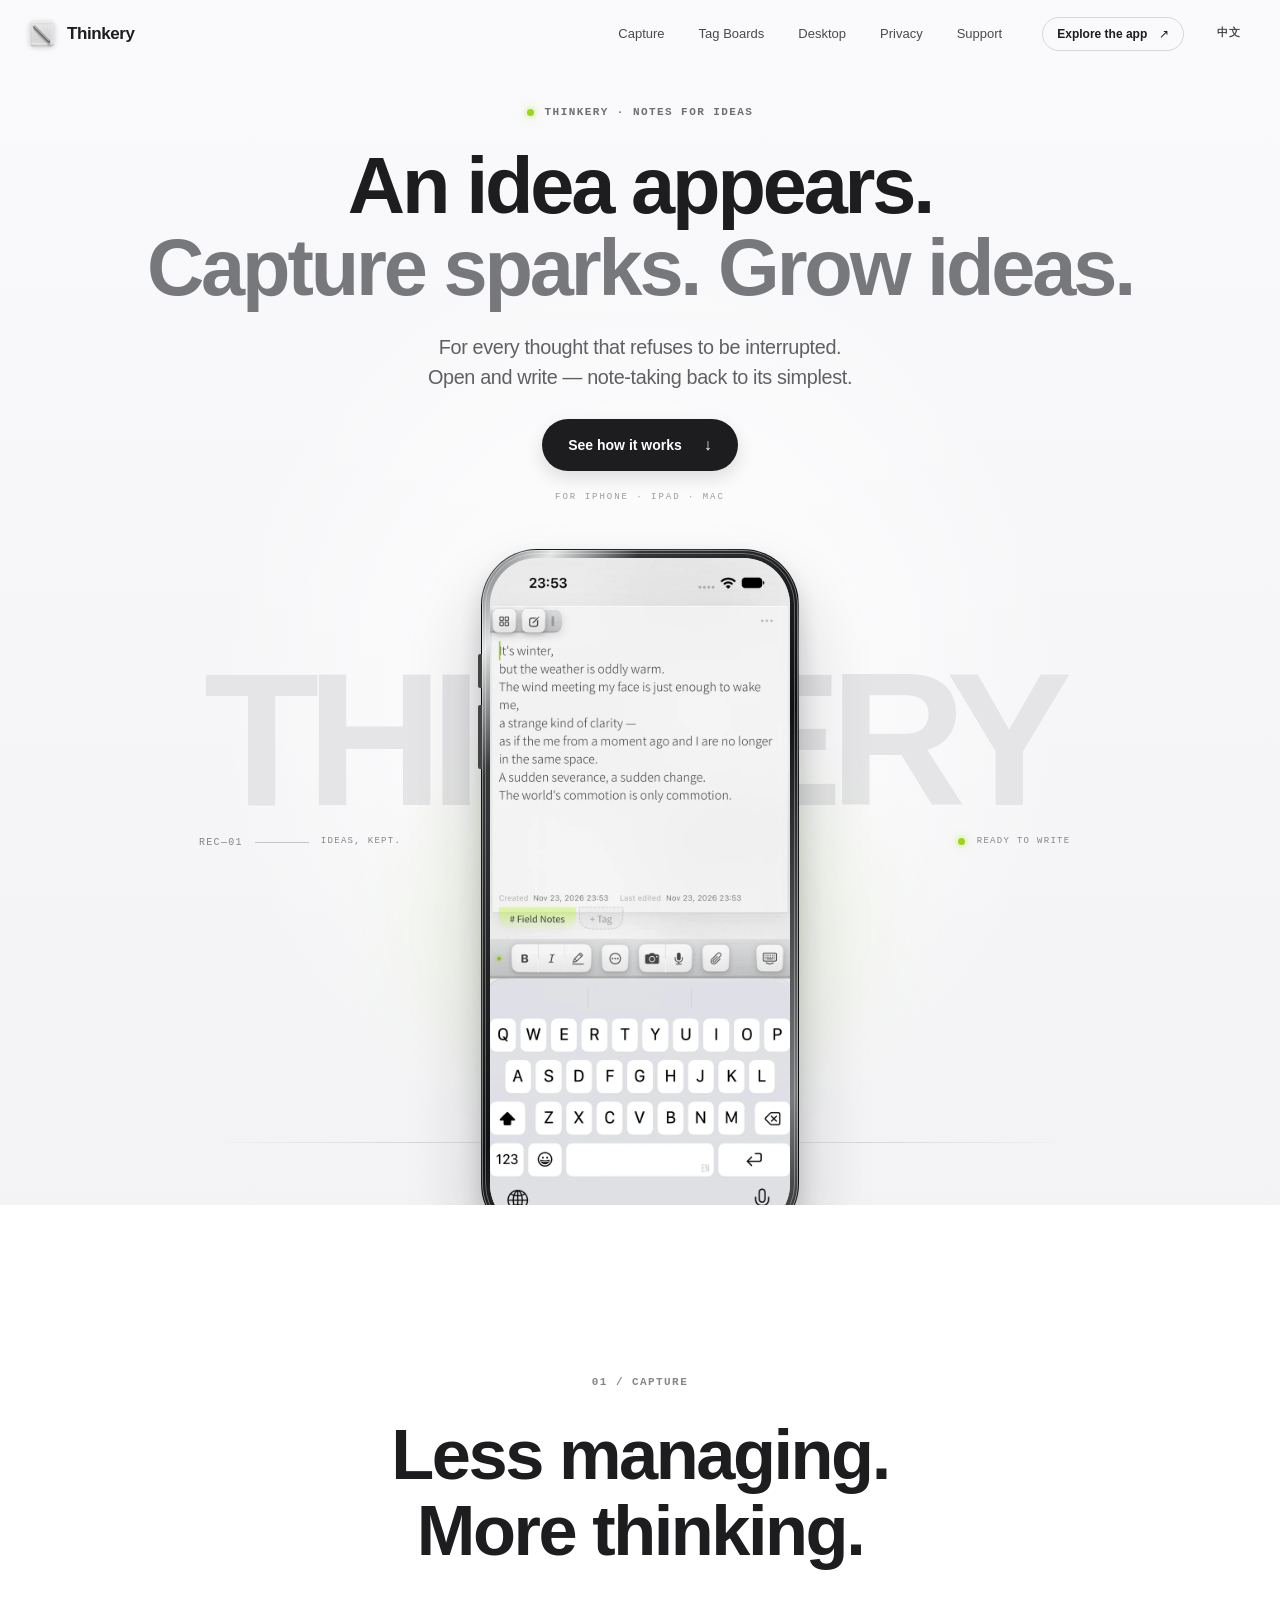
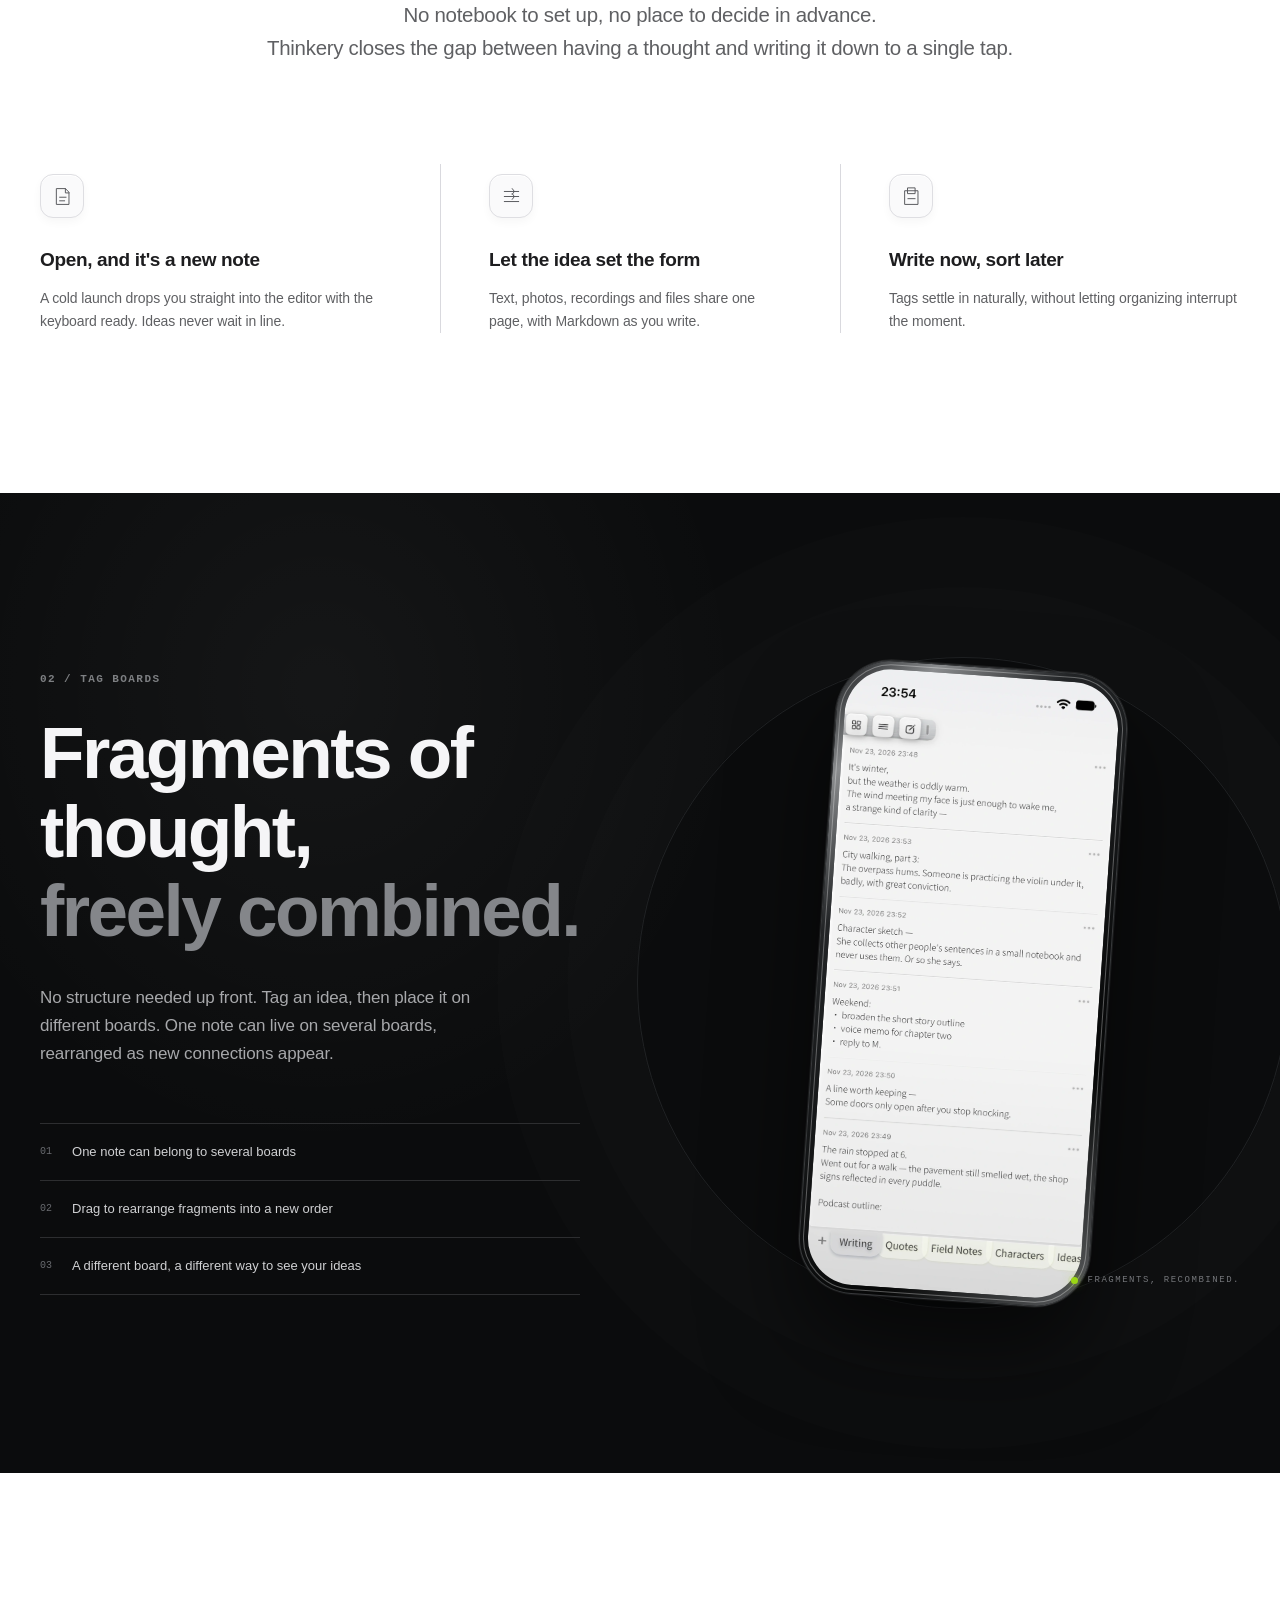
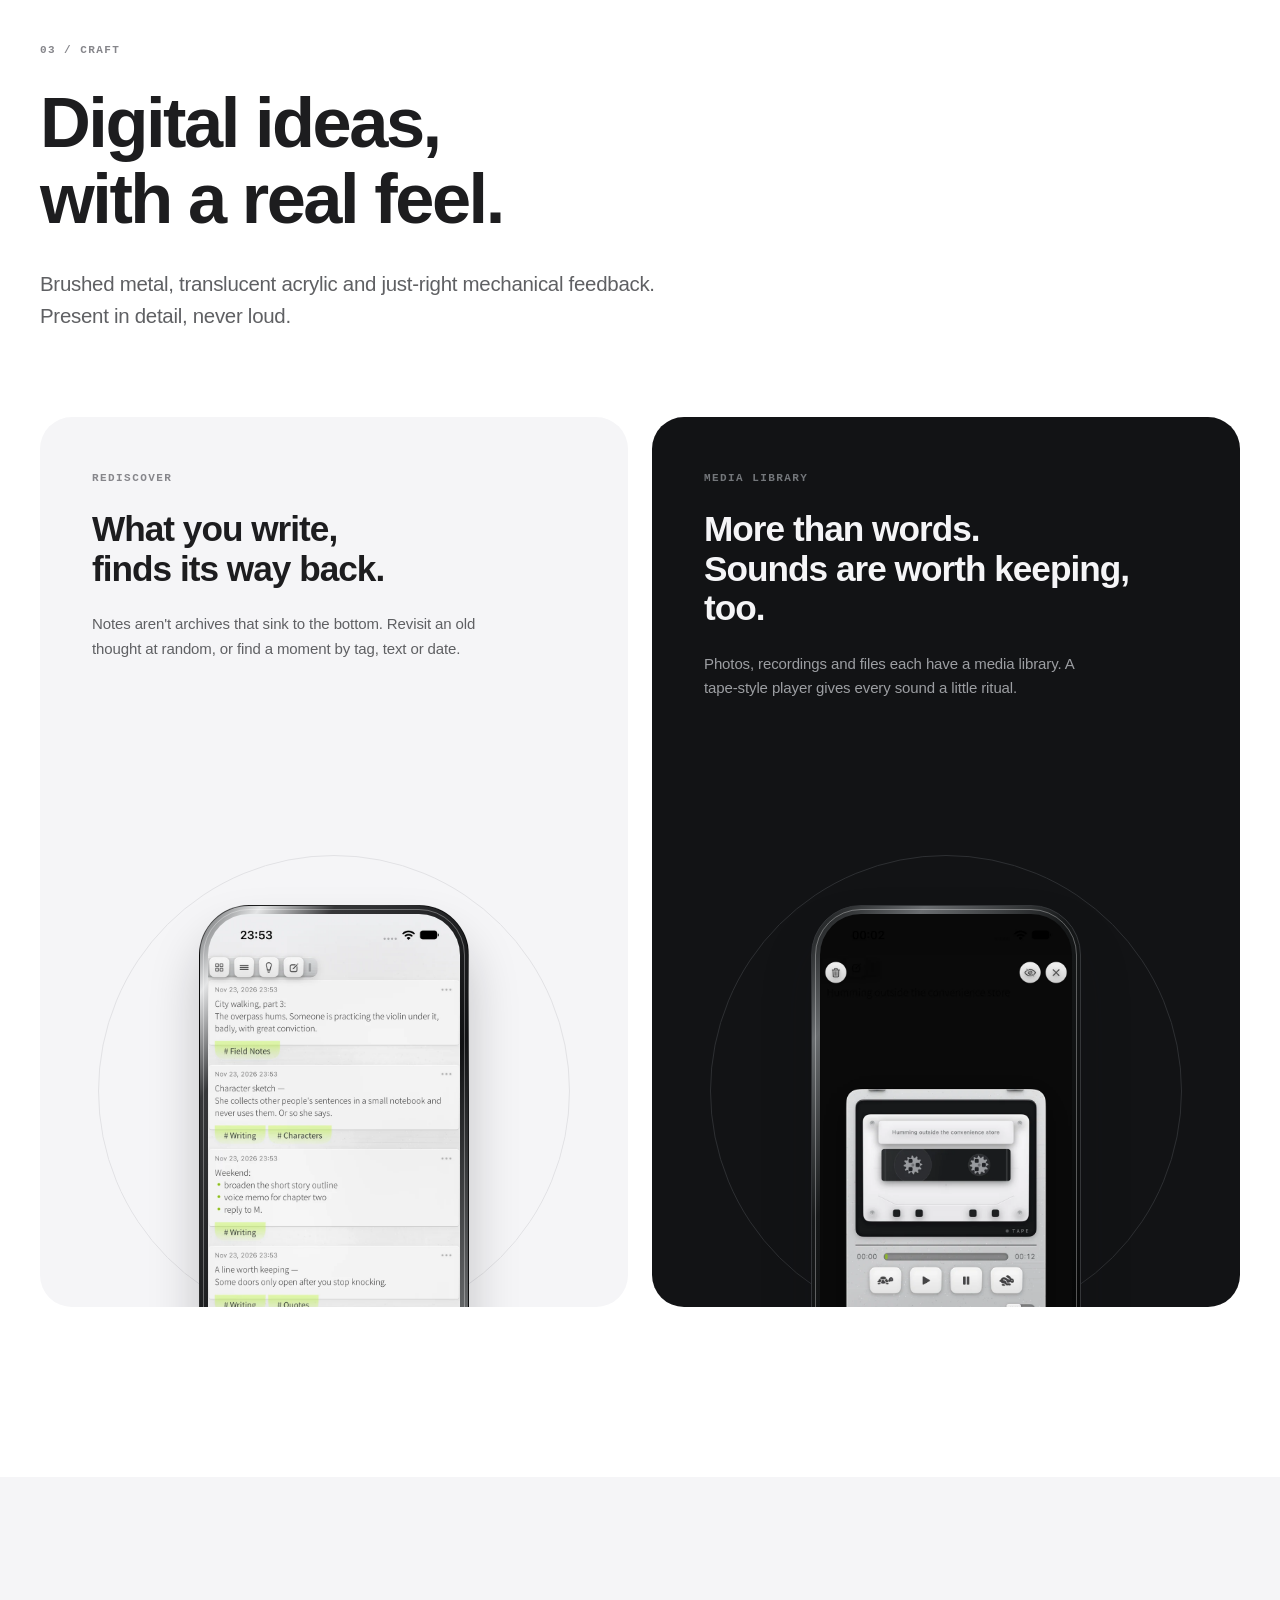
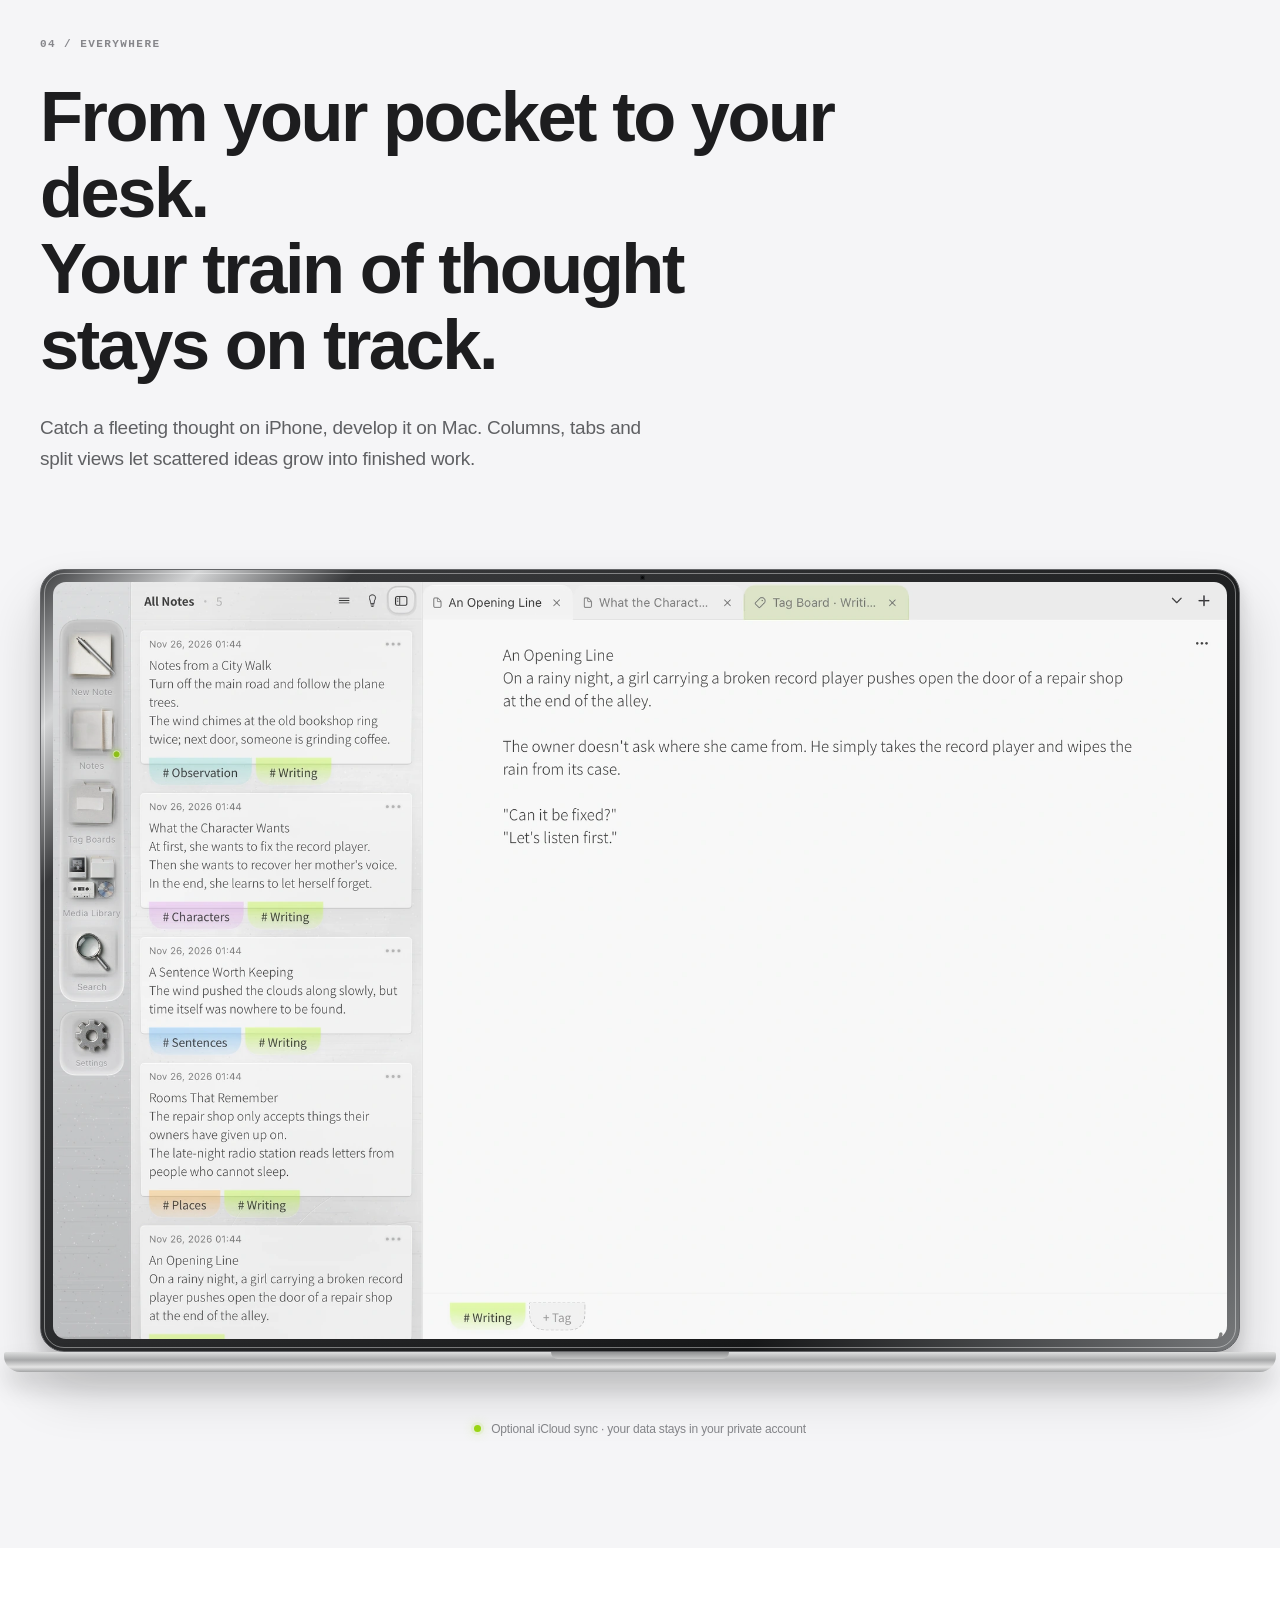
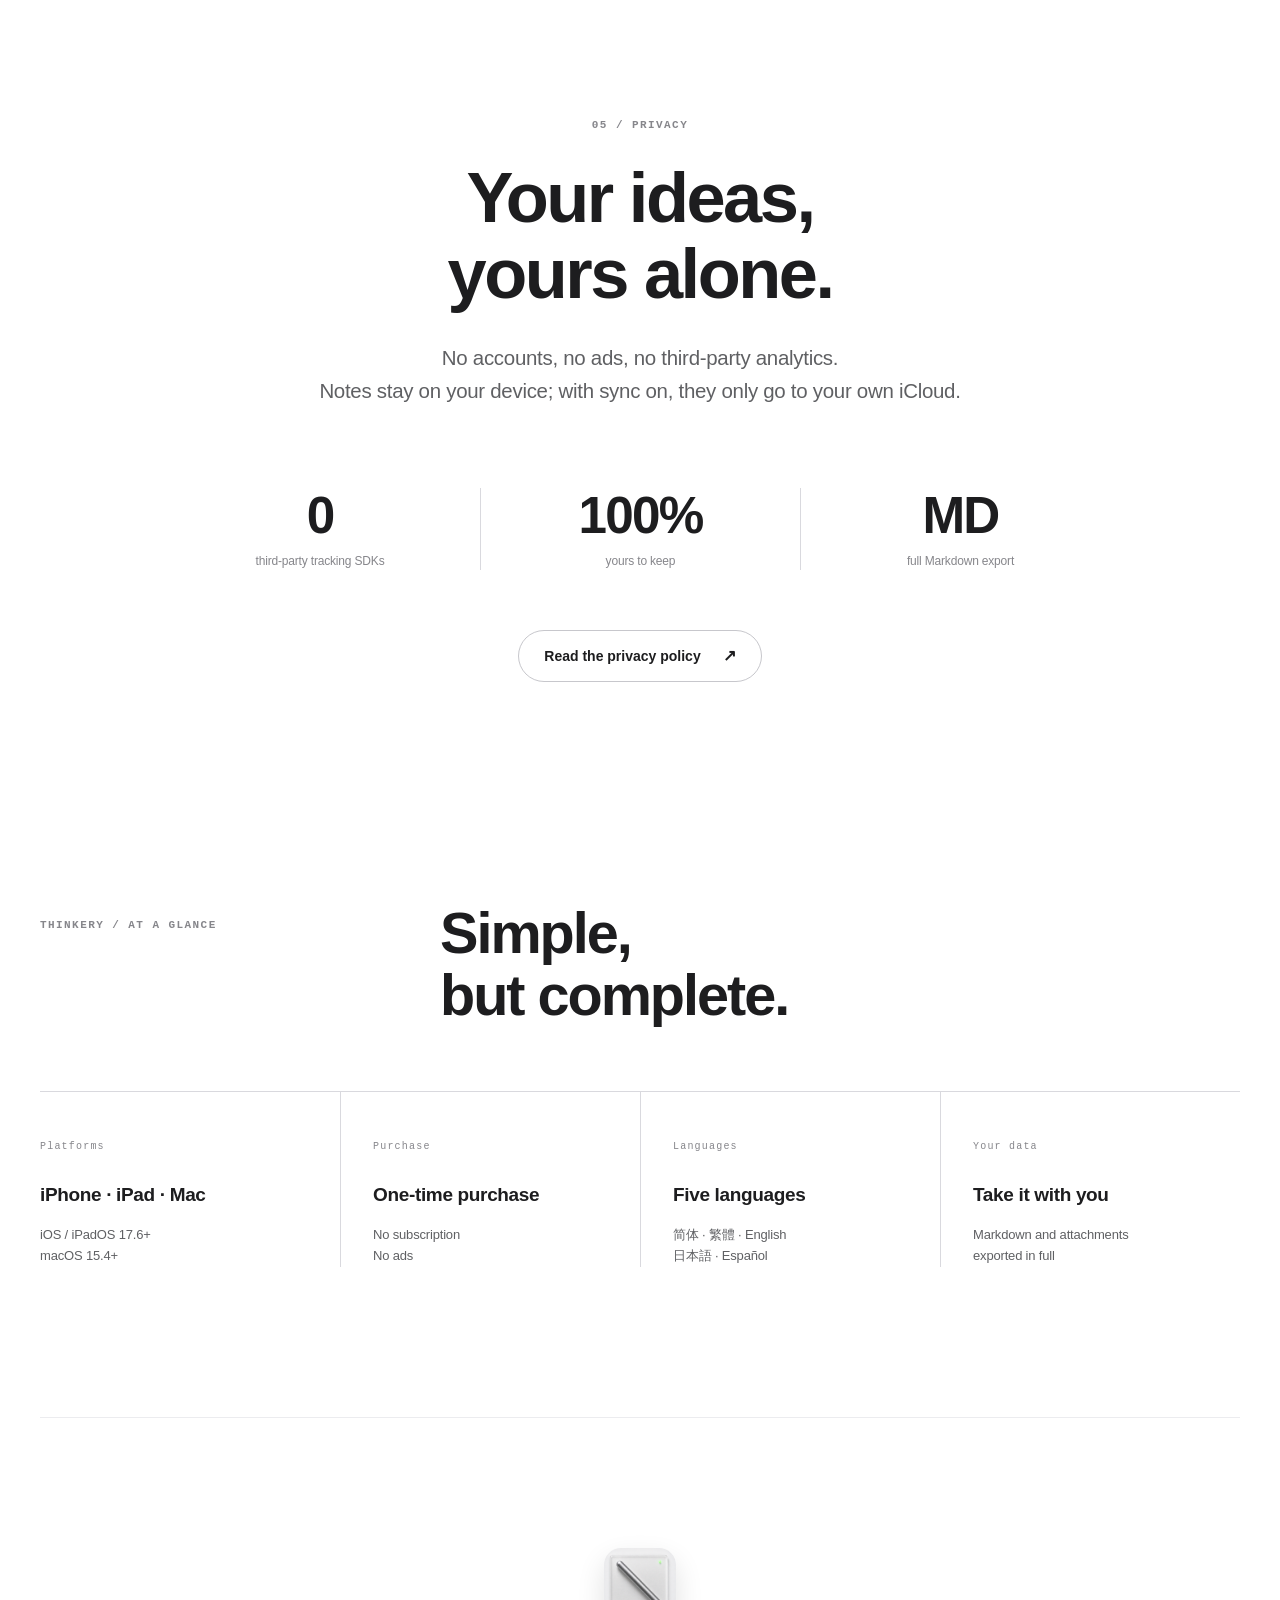
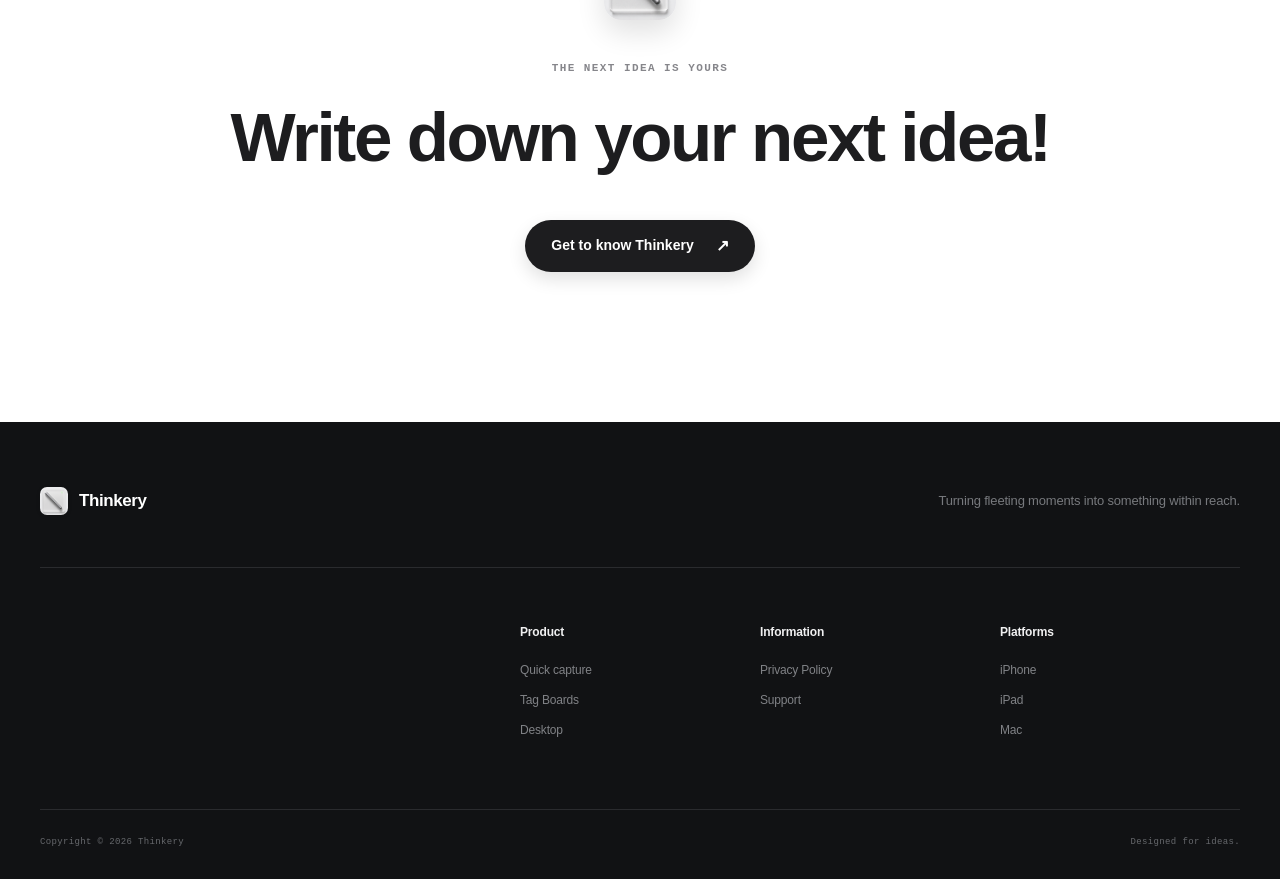
==== commit b1087117: "Update homepage slogan and fix headline spacing" ====
--- a/index.html
+++ b/index.html
@@ -53,7 +53,7 @@
     <section class="hero" aria-labelledby="hero-title">
       <div class="hero-copy">
         <p class="product-kicker"><span class="status-light"></span> <span data-i18n="THINKERY · 灵感工坊|THINKERY · NOTES FOR IDEAS">THINKERY · NOTES FOR IDEAS</span></p>
-        <h1 id="hero-title"><span data-i18n="灵感一闪。|An idea appears.">An idea appears.</span><br><span class="soft"><span data-i18n="落笔，|Write it down.">Write it down.</span><span class="hero-rest" data-i18n="安放。|Let it rest.">Let it rest.</span></span></h1>
+        <h1 id="hero-title"><span data-i18n="灵感一闪。|An idea appears.">An idea appears.</span><br><span class="soft" data-i18n="落笔，安放。|Capture sparks. Grow ideas.">Capture sparks. Grow ideas.</span></h1>
         <p class="hero-lead"><span data-i18n="为每一个不想被打断的思路而生。|For every thought that refuses to be interrupted.">For every thought that refuses to be interrupted.</span><br><span data-i18n="打开即写，让记录回到最简单的一步。|Open and write — note-taking back to its simplest.">Open and write — note-taking back to its simplest.</span></p>
         <div class="hero-actions">
           <a class="button button-dark" href="#capture"><span data-i18n="看看它如何工作|See how it works">See how it works</span> <span aria-hidden="true">↓</span></a>
@@ -223,7 +223,7 @@
     <section class="closing section-shell" data-reveal>
       <div class="closing-mark"><img src="assets/app-icon.png" alt="" width="72" height="72" loading="lazy"></div>
       <p class="micro-label">THE NEXT IDEA IS YOURS</p>
-      <h2><span data-i18n="快记下你的|Write down your">Write down your</span><br class="mobile-break"><span data-i18n="灵感吧！|next idea!">next idea!</span></h2>
+      <h2><span data-i18n="快记下你的|Write down your">Write down your</span><span class="space-en" aria-hidden="true"> </span><br class="mobile-break"><span data-i18n="灵感吧！|next idea!">next idea!</span></h2>
       <a class="button button-dark" href="support.html"><span data-i18n="认识 Thinkery|Get to know Thinkery">Get to know Thinkery</span> <span aria-hidden="true">↗</span></a>
     </section>
   </main>
--- a/style.css
+++ b/style.css
@@ -355,6 +355,8 @@
 .closing .micro-label { margin-bottom: 25px; }
 .closing h2 { font-size: clamp(48px, 5.4vw, 76px); }
 .mobile-break { display: none; }
+.space-en { display: none; }
+html:lang(en) .space-en { display: inline; }
 .closing .button { margin-top: 45px; }
 
 /* Footer */
@@ -403,7 +405,6 @@
 }
 html:lang(en) .hero-copy { width: min(1100px, calc(100vw - 48px)); }
 html:lang(en) .hero h1 { font-size: clamp(56px, 6.2vw, 88px); font-weight: 600; line-height: 1.04; letter-spacing: -.04em; }
-html:lang(en) .hero-rest::before { content: " "; }
 html:lang(en) .hero-lead { line-height: 1.55; letter-spacing: -.018em; }
 html:lang(en) .manifesto h2,
 html:lang(en) .section-heading h2,
@@ -640,8 +641,9 @@
 @media (max-width: 760px) {
   html:lang(en) .hero-copy { width: calc(100vw - 32px); }
   html:lang(en) .hero h1 { font-size: clamp(44px, 12.5vw, 58px); line-height: 1.06; letter-spacing: -.035em; }
-  html:lang(en) .hero-rest { display: block; }
-  html:lang(en) .hero-rest::before { content: none; }
+  @media (max-width: 350px) {
+    html:lang(en) .hero h1 { font-size: 38px; letter-spacing: -.03em; }
+  }
   html:lang(en) .hero-lead { line-height: 1.55; }
   html:lang(en) .manifesto h2,
   html:lang(en) .section-heading h2,
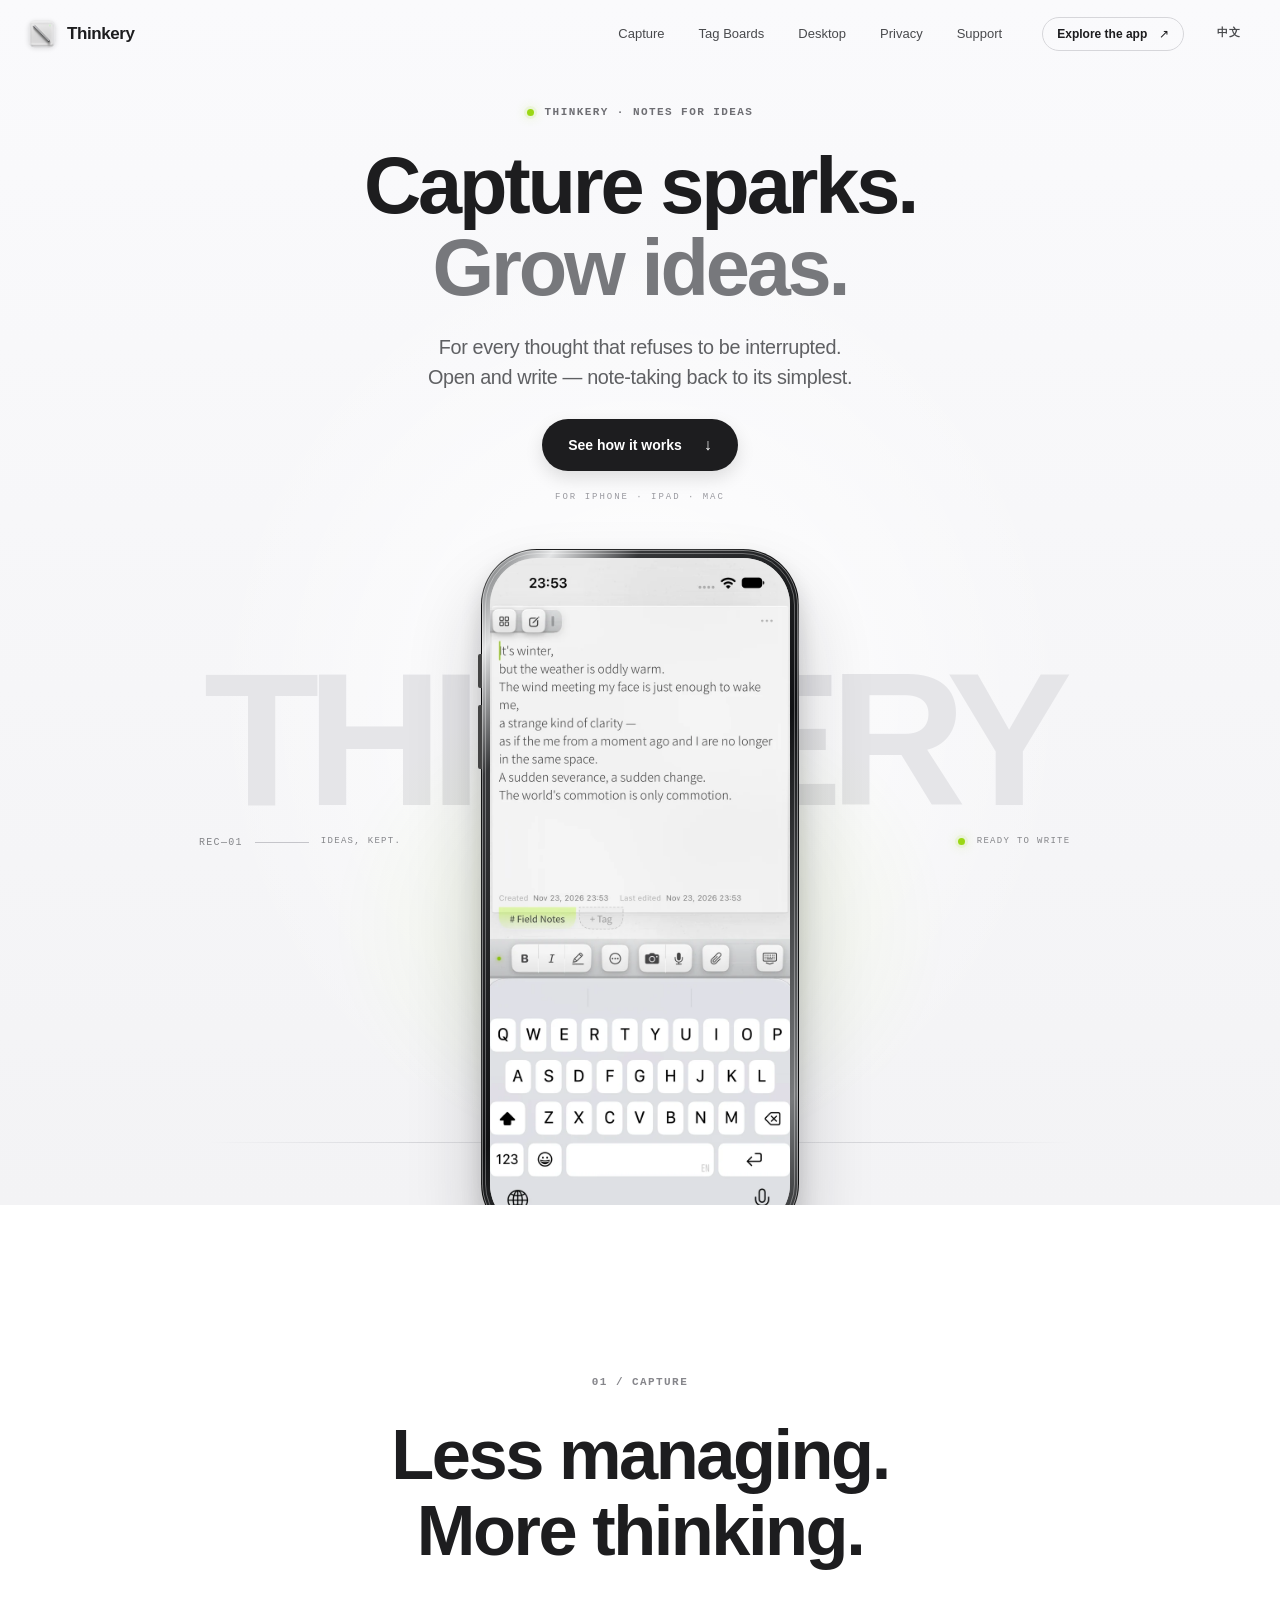
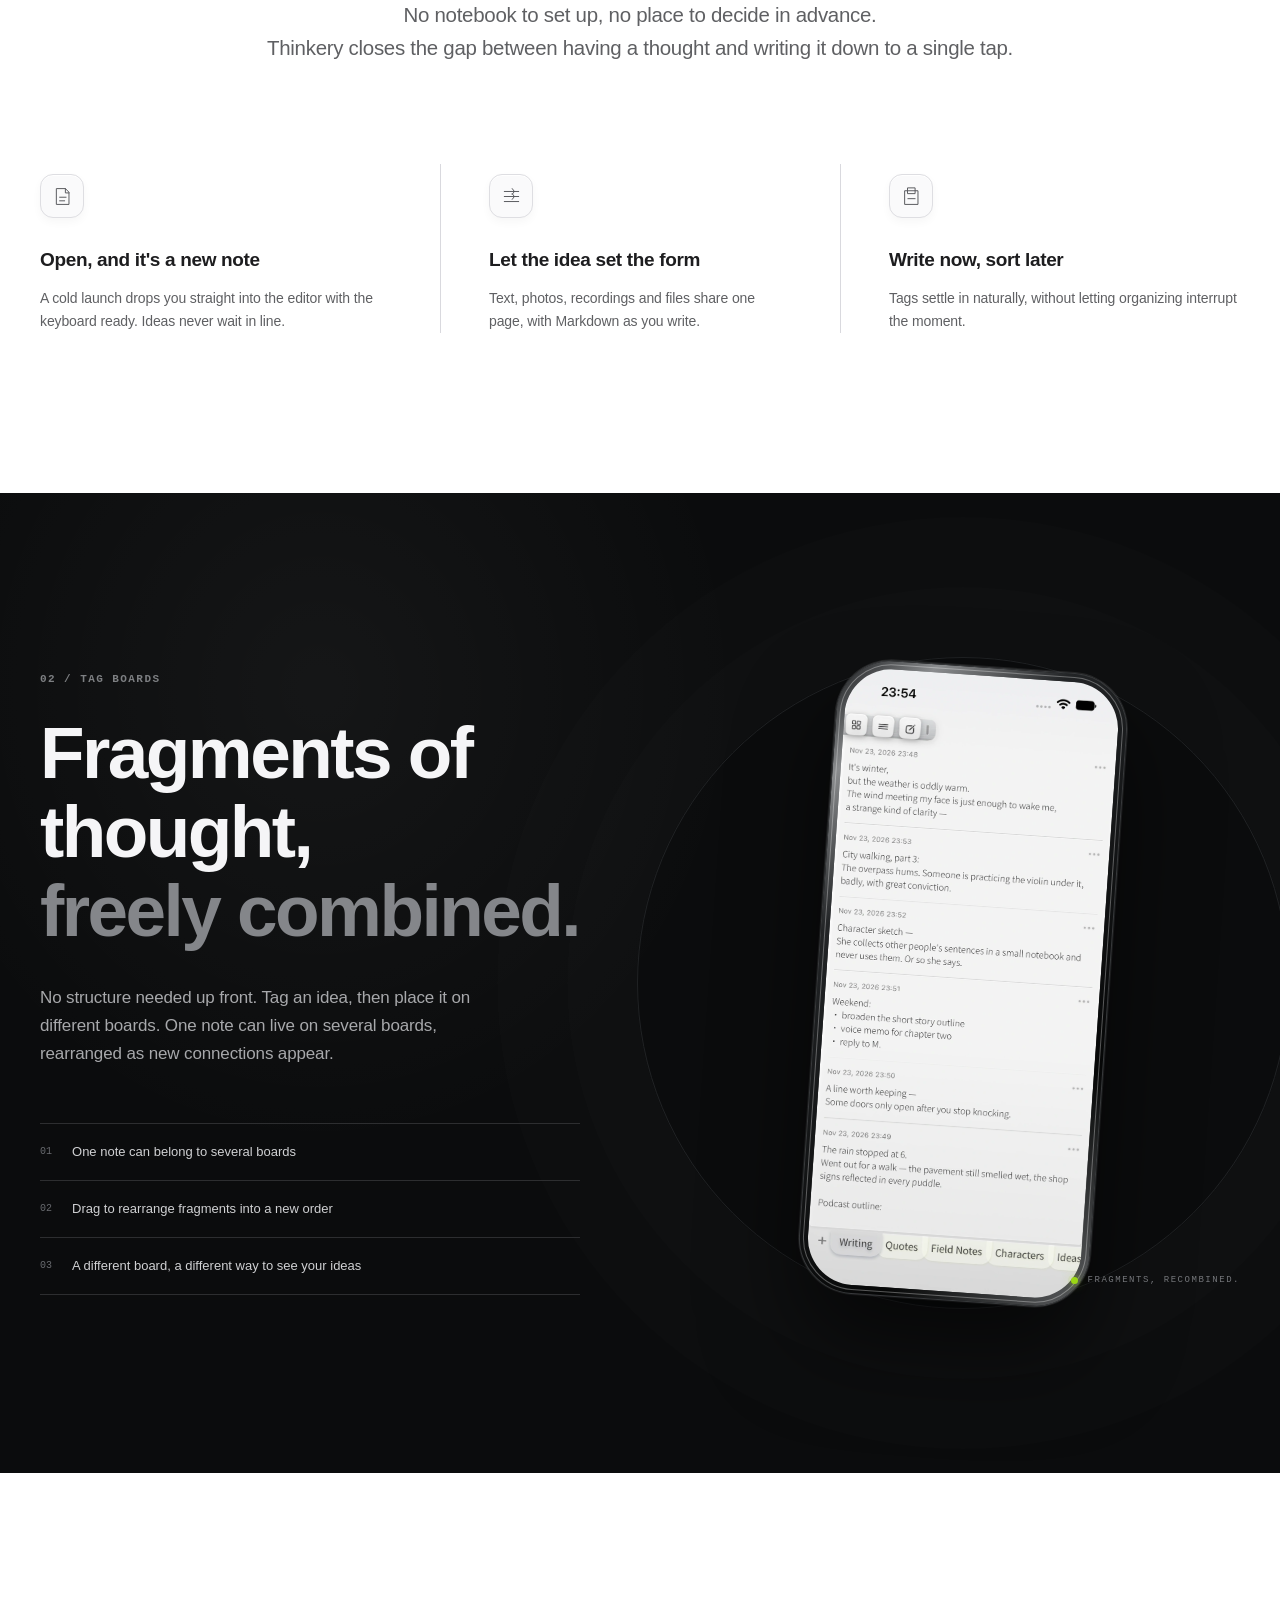
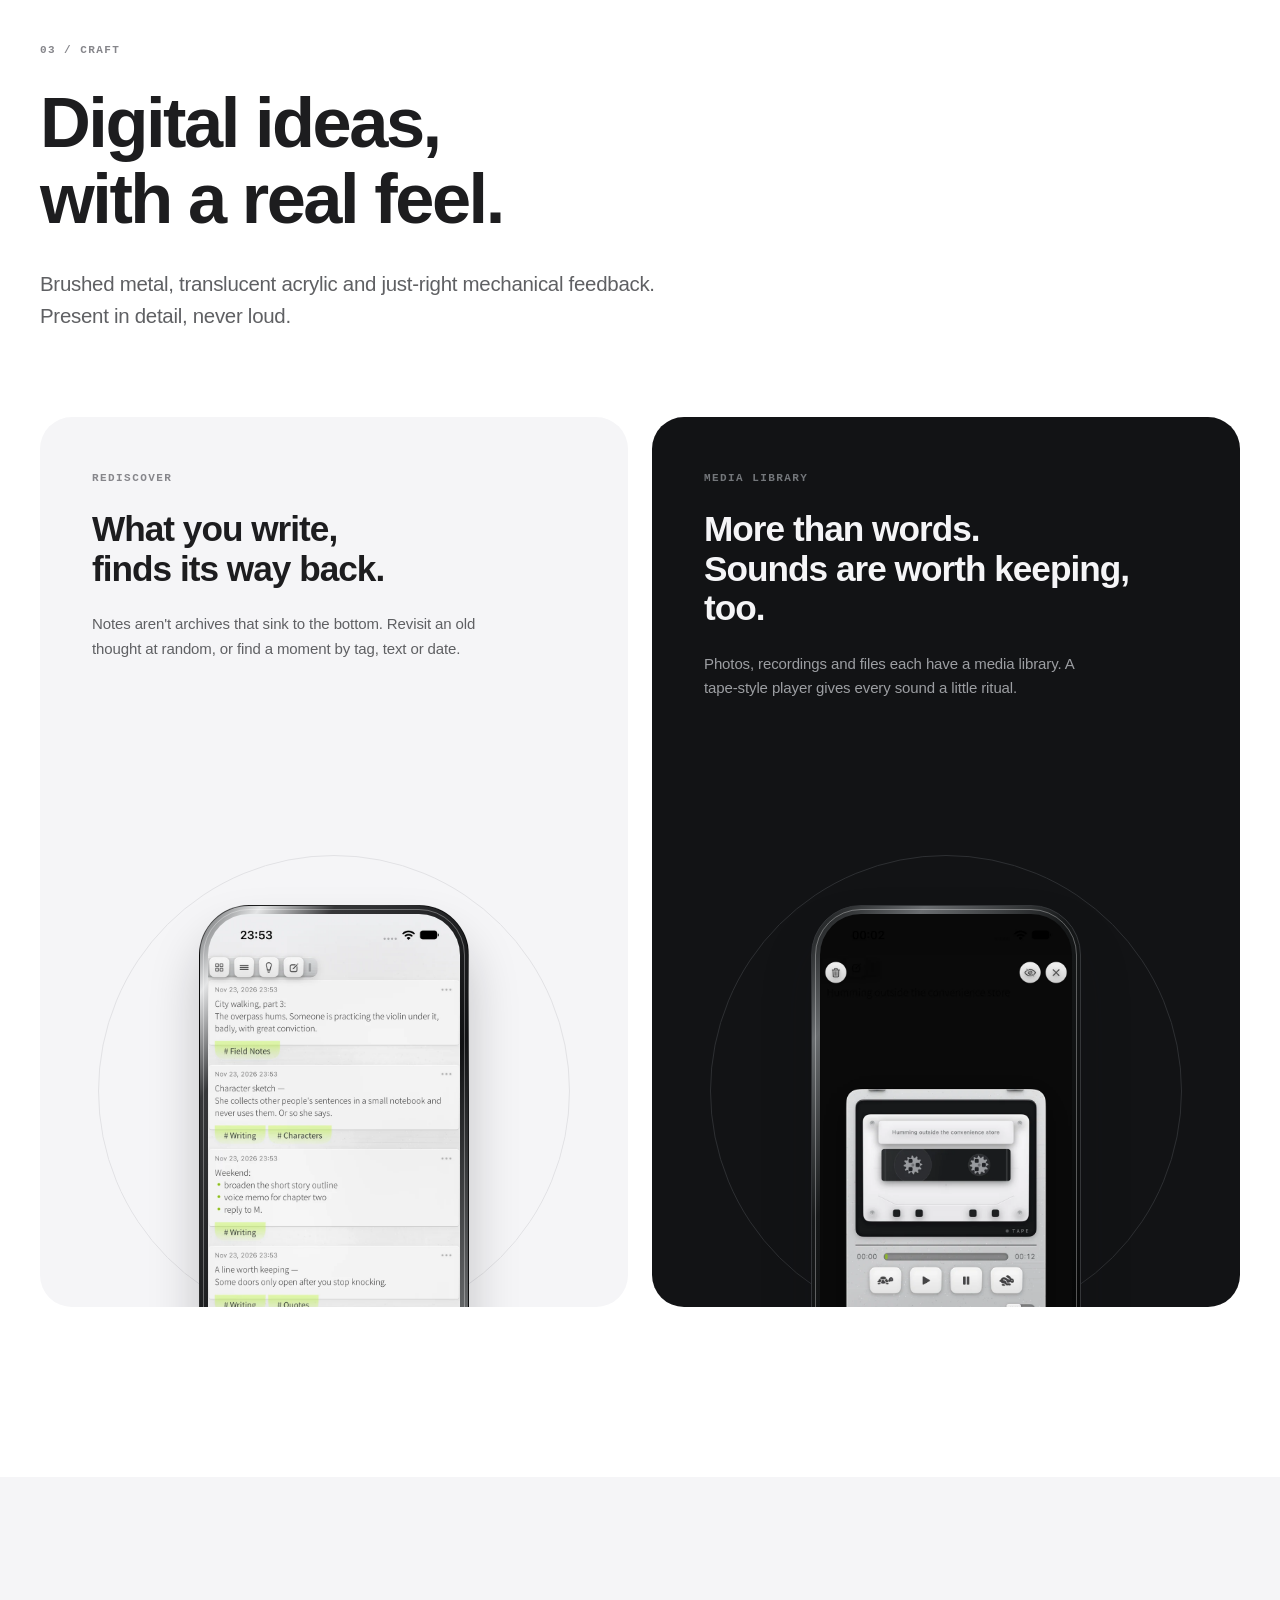
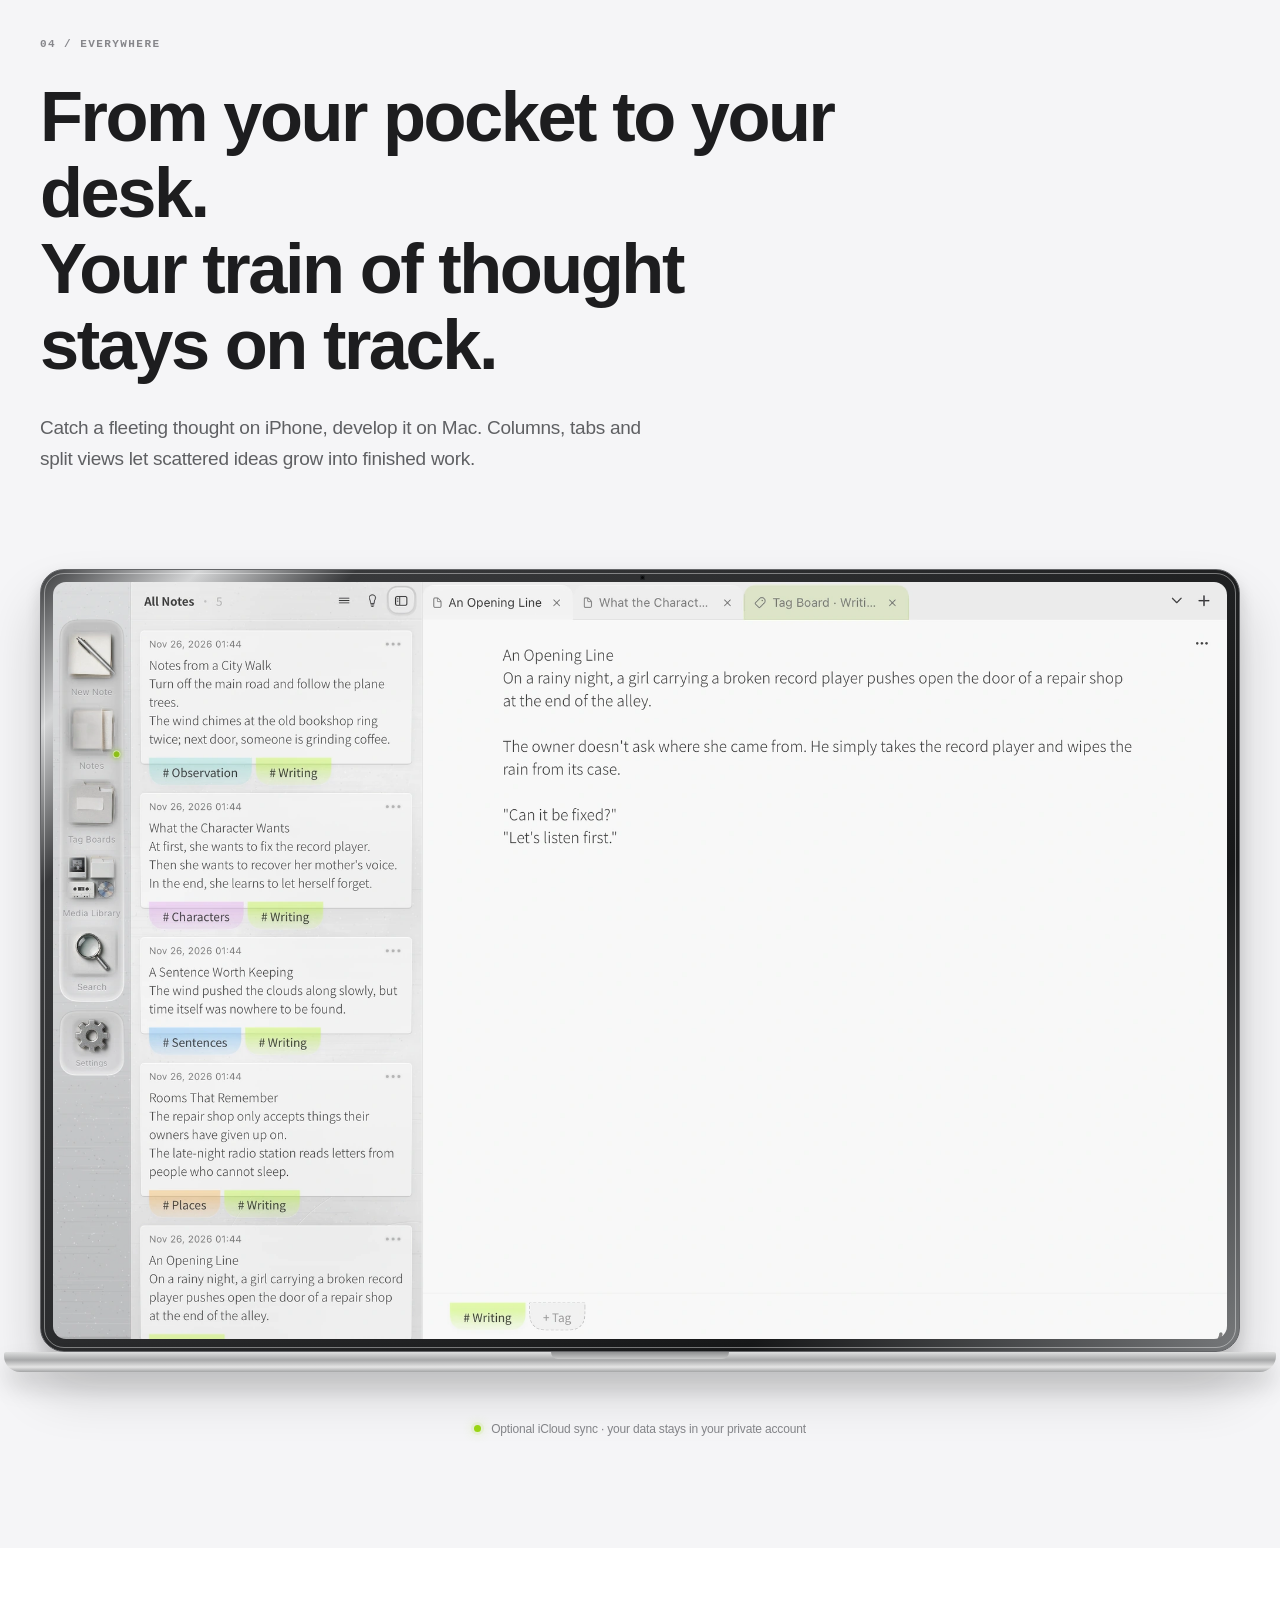
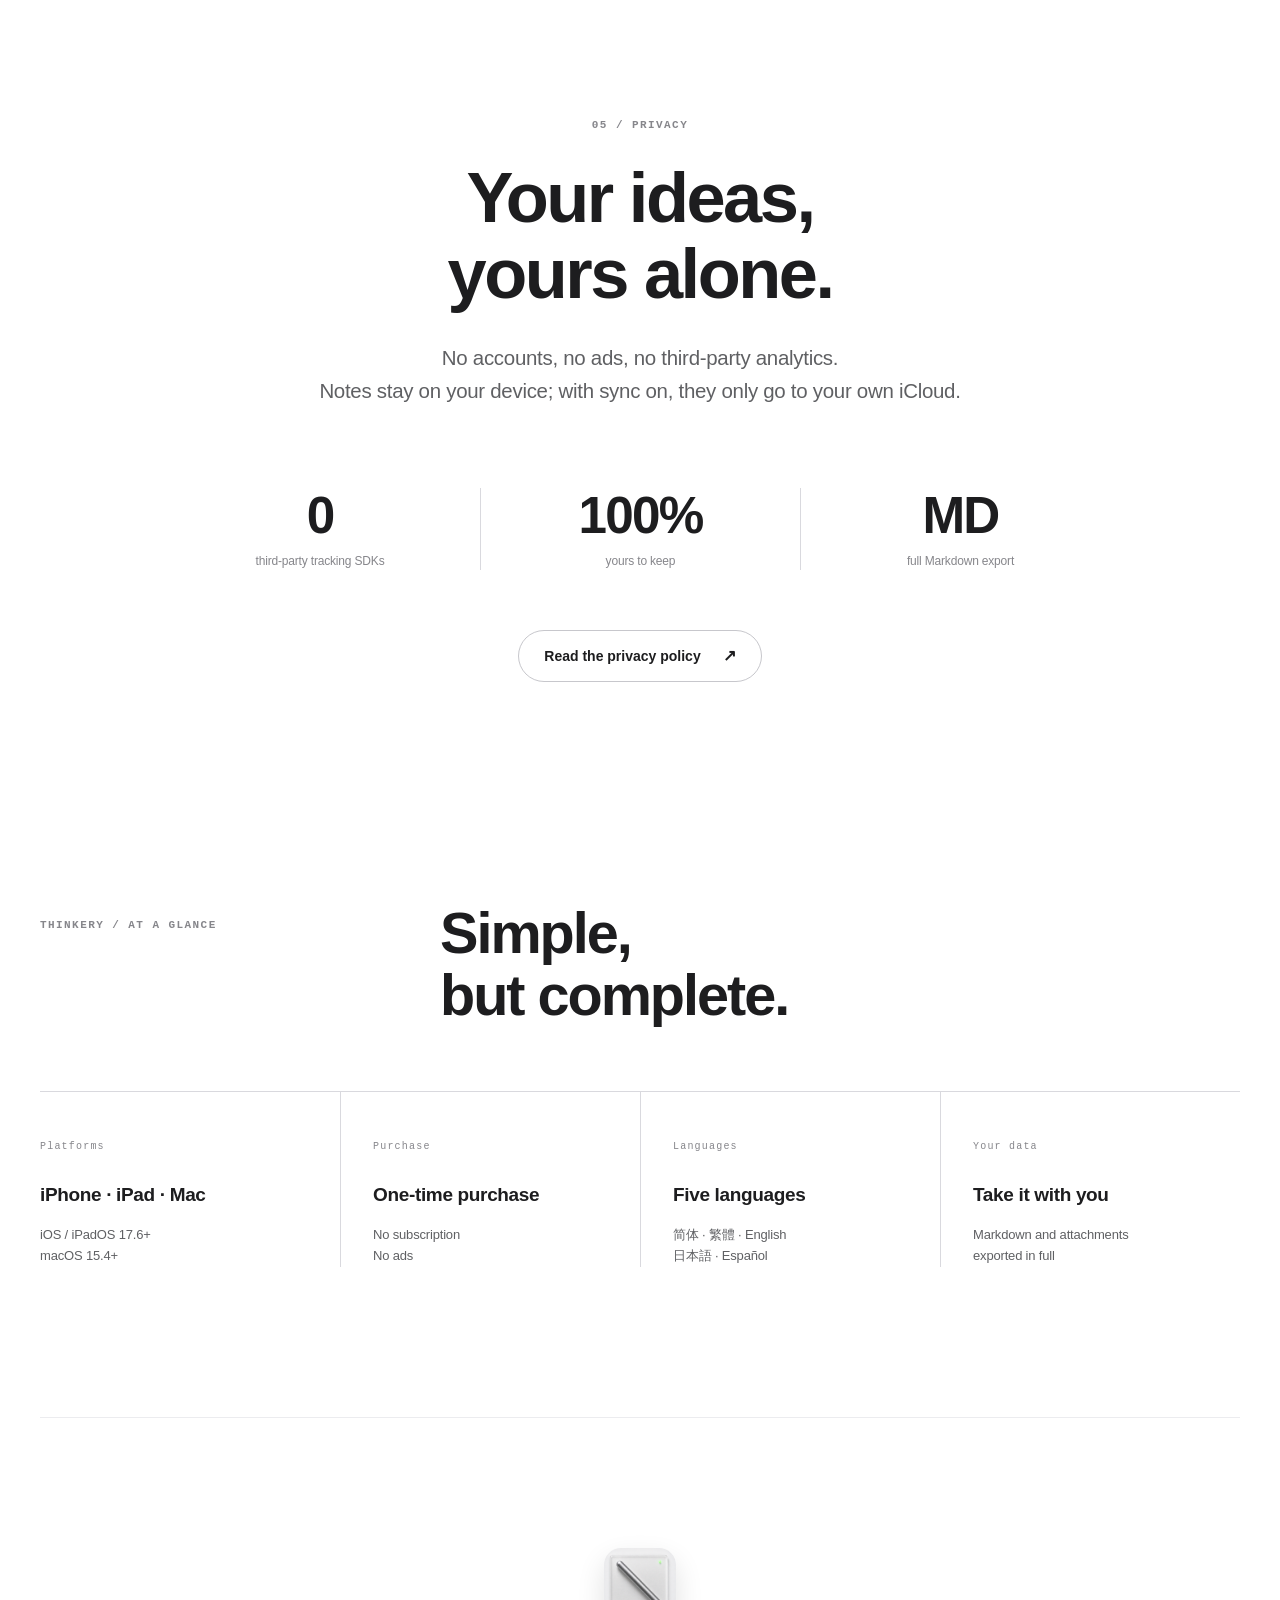
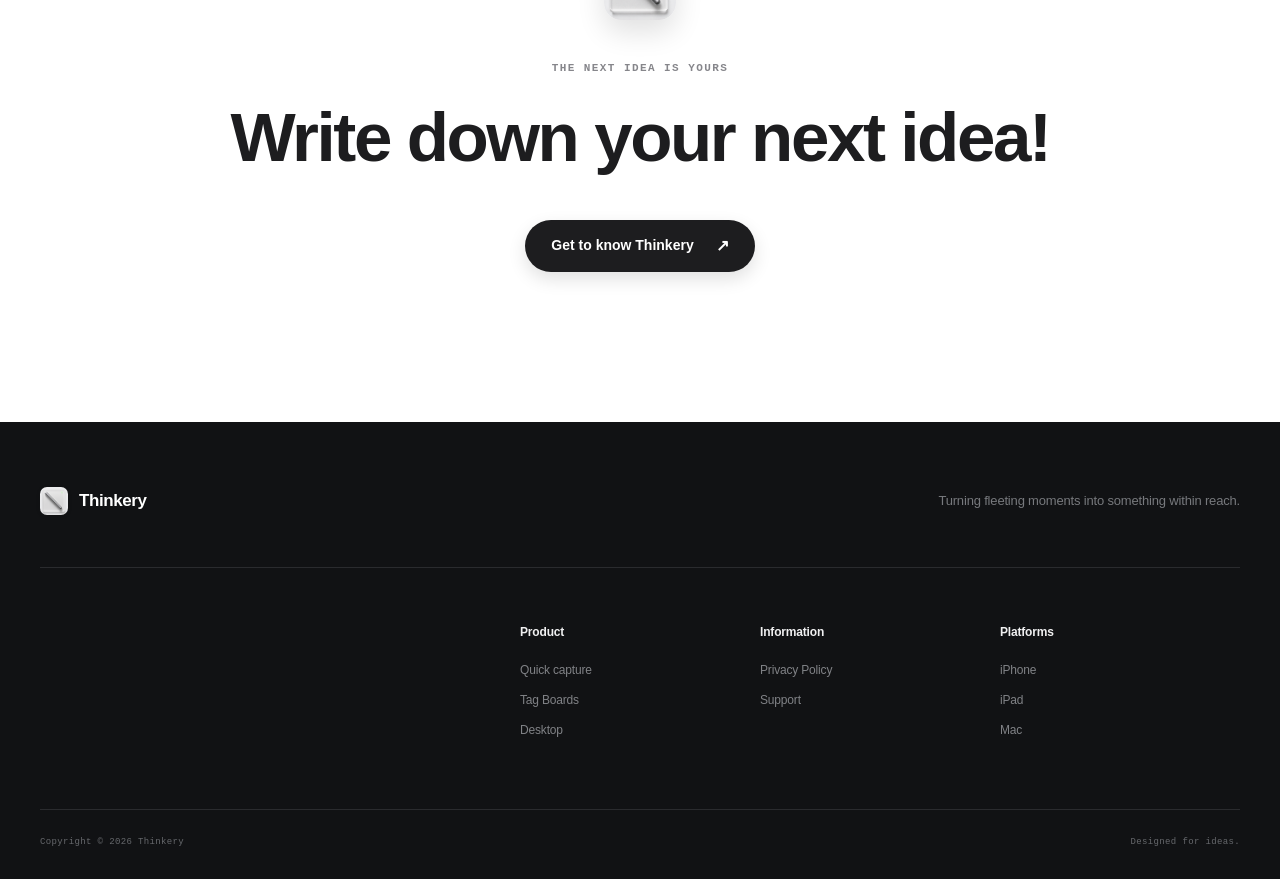
==== commit 4ca13508: "Reshape homepage slogan into two lines" ====
--- a/index.html
+++ b/index.html
@@ -53,7 +53,7 @@
     <section class="hero" aria-labelledby="hero-title">
       <div class="hero-copy">
         <p class="product-kicker"><span class="status-light"></span> <span data-i18n="THINKERY · 灵感工坊|THINKERY · NOTES FOR IDEAS">THINKERY · NOTES FOR IDEAS</span></p>
-        <h1 id="hero-title"><span data-i18n="灵感一闪。|An idea appears.">An idea appears.</span><br><span class="soft" data-i18n="落笔，安放。|Capture sparks. Grow ideas.">Capture sparks. Grow ideas.</span></h1>
+        <h1 id="hero-title"><span data-i18n="灵感一闪。|Capture sparks.">Capture sparks.</span><br><span class="soft" data-i18n="落笔，安放。|Grow ideas.">Grow ideas.</span></h1>
         <p class="hero-lead"><span data-i18n="为每一个不想被打断的思路而生。|For every thought that refuses to be interrupted.">For every thought that refuses to be interrupted.</span><br><span data-i18n="打开即写，让记录回到最简单的一步。|Open and write — note-taking back to its simplest.">Open and write — note-taking back to its simplest.</span></p>
         <div class="hero-actions">
           <a class="button button-dark" href="#capture"><span data-i18n="看看它如何工作|See how it works">See how it works</span> <span aria-hidden="true">↓</span></a>
--- a/style.css
+++ b/style.css
@@ -641,9 +641,6 @@
 @media (max-width: 760px) {
   html:lang(en) .hero-copy { width: calc(100vw - 32px); }
   html:lang(en) .hero h1 { font-size: clamp(44px, 12.5vw, 58px); line-height: 1.06; letter-spacing: -.035em; }
-  @media (max-width: 350px) {
-    html:lang(en) .hero h1 { font-size: 38px; letter-spacing: -.03em; }
-  }
   html:lang(en) .hero-lead { line-height: 1.55; }
   html:lang(en) .manifesto h2,
   html:lang(en) .section-heading h2,
@@ -656,6 +653,10 @@
   html:lang(en) .legal-hero h1 { line-height: 1.08; letter-spacing: -.035em; }
 }
 
+@media (max-width: 350px) {
+  html:lang(en) .hero h1 { font-size: 38px; letter-spacing: -.03em; }
+}
+
 @media (prefers-reduced-motion: reduce) {
   html { scroll-behavior: auto; }
   *, *::before, *::after { animation-duration: .01ms !important; animation-iteration-count: 1 !important; transition-duration: .01ms !important; }
